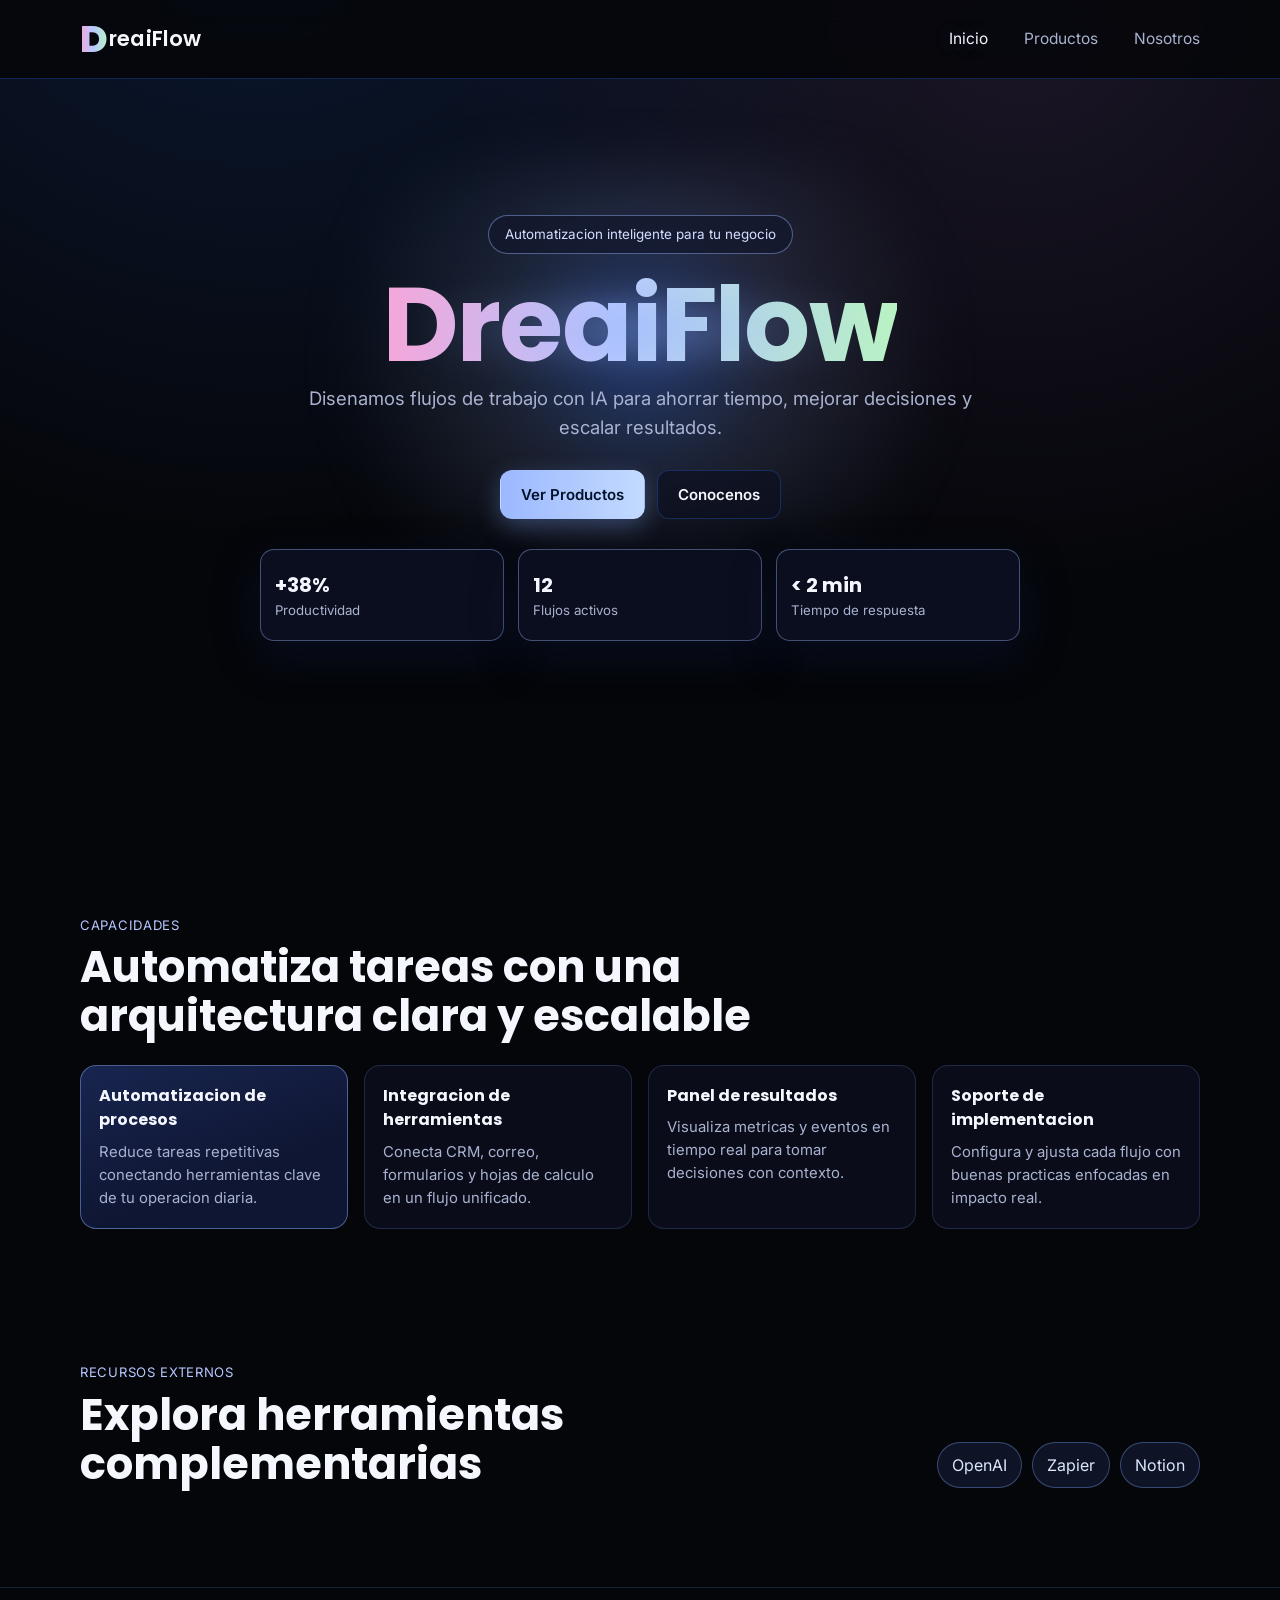
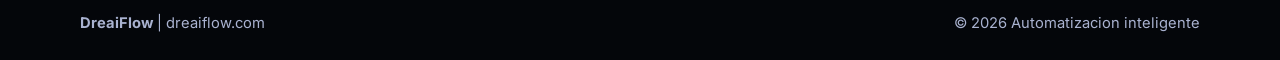
==== index.html @ cca8d74b "Primer commit sitio Dreaiflow" ====
<!doctype html>
<html lang="es">
<head>
  <meta charset="utf-8">
  <meta name="viewport" content="width=device-width, initial-scale=1">
  <title>DreaiFlow | Inicio</title>
  <meta name="description" content="DreaiFlow automatiza procesos con inteligencia artificial para empresas y emprendedores.">
  <link rel="preconnect" href="https://fonts.googleapis.com">
  <link rel="preconnect" href="https://fonts.gstatic.com" crossorigin>
  <link href="https://fonts.googleapis.com/css2?family=Inter:wght@400;500;600;700&family=Poppins:wght@500;600;700;800&display=swap" rel="stylesheet">
  <link rel="stylesheet" href="css/styles.css">
  <script src="js/main.js" defer></script>
</head>
<body>
  <header class="site-header">
    <div class="container nav-wrap">
      <a class="logo" href="index.html" aria-label="DreaiFlow inicio">
        <span class="logo-mark">D</span><span class="logo-text">reaiFlow</span>
      </a>
      <button class="menu-toggle" aria-label="Abrir menú" aria-expanded="false" aria-controls="site-nav">
        <span></span><span></span><span></span>
      </button>
      <nav id="site-nav" class="site-nav">
        <a class="active" href="index.html">Inicio</a>
        <a href="productos.html">Productos</a>
        <a href="nosotros.html">Nosotros</a>
      </nav>
    </div>
  </header>

  <main>
    <section class="hero">
      <div class="hero-glow"></div>
      <div class="container hero-inner">
        <p class="hero-badge">Automatizacion inteligente para tu negocio</p>
        <h1 class="hero-title">DreaiFlow</h1>
        <p class="hero-copy">
          Disenamos flujos de trabajo con IA para ahorrar tiempo, mejorar decisiones y escalar resultados.
        </p>
        <div class="hero-actions">
          <a class="btn btn-primary" href="productos.html">Ver Productos</a>
          <a class="btn btn-ghost" href="nosotros.html">Conocenos</a>
        </div>

        <div class="floating-row">
          <div class="floating">
            <strong>+38%</strong>
            <span>Productividad</span>
          </div>
          <div class="floating">
            <strong>12</strong>
            <span>Flujos activos</span>
          </div>
          <div class="floating">
            <strong>&lt; 2 min</strong>
            <span>Tiempo de respuesta</span>
          </div>
        </div>
      </div>
    </section>

    <section class="section">
      <div class="container">
        <p class="section-tag">Capacidades</p>
        <h2 class="section-title">Automatiza tareas con una arquitectura clara y escalable</h2>
        <div class="feature-grid">
          <article class="feature-card feature-card-highlight">
            <h3>Automatizacion de procesos</h3>
            <p>Reduce tareas repetitivas conectando herramientas clave de tu operacion diaria.</p>
          </article>
          <article class="feature-card">
            <h3>Integracion de herramientas</h3>
            <p>Conecta CRM, correo, formularios y hojas de calculo en un flujo unificado.</p>
          </article>
          <article class="feature-card">
            <h3>Panel de resultados</h3>
            <p>Visualiza metricas y eventos en tiempo real para tomar decisiones con contexto.</p>
          </article>
          <article class="feature-card">
            <h3>Soporte de implementacion</h3>
            <p>Configura y ajusta cada flujo con buenas practicas enfocadas en impacto real.</p>
          </article>
        </div>
      </div>
    </section>

    <section class="section">
      <div class="container resources">
        <div>
          <p class="section-tag">Recursos externos</p>
          <h2 class="section-title">Explora herramientas complementarias</h2>
        </div>
        <div class="resource-links">
          <a href="https://openai.com" target="_blank" rel="noopener noreferrer">OpenAI</a>
          <a href="https://zapier.com" target="_blank" rel="noopener noreferrer">Zapier</a>
          <a href="https://www.notion.so" target="_blank" rel="noopener noreferrer">Notion</a>
        </div>
      </div>
    </section>
  </main>

  <footer class="site-footer">
    <div class="container footer-wrap">
      <p><strong>DreaiFlow</strong> | dreaiflow.com</p>
      <p>&copy; <span id="year"></span> Automatizacion inteligente</p>
    </div>
  </footer>
</body>
</html>
---- css/styles.css ----
:root {
  --bg-main: #05060a;
  --bg-card: #0d1020;
  --accent-blue: #2e78ff;
  --text-main: #f5f7ff;
  --text-muted: #a9b2d0;
  --line-soft: rgba(46, 120, 255, 0.28);
  --grad-brand: linear-gradient(90deg, #f6a6d9 0%, #b7c8ff 45%, #b9f2c4 100%);
  --shadow-soft: 0 15px 45px rgba(11, 28, 72, 0.35);
}

*,
*::before,
*::after {
  box-sizing: border-box;
}

html,
body {
  margin: 0;
  padding: 0;
}

body {
  color: var(--text-main);
  background:
    radial-gradient(circle at 20% -10%, rgba(46, 120, 255, 0.18), transparent 34%),
    radial-gradient(circle at 80% 0%, rgba(190, 141, 255, 0.12), transparent 30%),
    var(--bg-main);
  font-family: "Inter", sans-serif;
  line-height: 1.55;
}

img,
iframe {
  display: block;
  max-width: 100%;
  border: 0;
}

a {
  color: inherit;
  text-decoration: none;
}

.container {
  width: min(1120px, 92%);
  margin: 0 auto;
}

.site-header {
  position: fixed;
  inset: 0 0 auto;
  z-index: 80;
  border-bottom: 1px solid var(--line-soft);
  background: rgba(5, 6, 10, 0.86);
  backdrop-filter: blur(12px);
}

.nav-wrap {
  display: flex;
  align-items: center;
  justify-content: space-between;
  min-height: 78px;
  gap: 24px;
}

.logo {
  display: inline-flex;
  align-items: center;
  gap: 1px;
  flex-shrink: 0;
  font-family: "Poppins", sans-serif;
}

.logo-mark {
  margin-right: 0;
  font-size: 2.35rem;
  font-weight: 800;
  line-height: 0.96;
  background: var(--grad-brand);
  color: transparent;
  -webkit-background-clip: text;
  background-clip: text;
}

.logo-text {
  font-size: 1.34rem;
  font-weight: 600;
  line-height: 1;
  letter-spacing: 0.2px;
}

.site-nav {
  display: flex;
  align-items: center;
  gap: clamp(12px, 2.8vw, 36px);
}

.site-nav a {
  font-size: 0.97rem;
  color: var(--text-muted);
  transition: color 0.2s ease, text-shadow 0.2s ease;
}

.site-nav a:hover,
.site-nav a.active {
  color: var(--text-main);
  text-shadow: 0 0 20px rgba(180, 205, 255, 0.36);
}

.menu-toggle {
  display: none;
  border: 1px solid var(--line-soft);
  border-radius: 10px;
  background: #0a0c15;
  padding: 9px 10px;
  cursor: pointer;
}

.menu-toggle span {
  display: block;
  width: 21px;
  height: 2px;
  margin: 4px 0;
  background: var(--text-main);
}

main {
  padding-top: 74px;
}

.hero {
  position: relative;
  min-height: min(86vh, 860px);
  padding: clamp(96px, 11vw, 142px) 0 62px;
  overflow: hidden;
}

.hero-glow {
  position: absolute;
  top: 12%;
  left: 50%;
  width: min(750px, 94vw);
  height: min(370px, 50vw);
  transform: translateX(-50%);
  border-radius: 999px;
  background:
    radial-gradient(circle at center, rgba(76, 131, 255, 0.42) 0%, rgba(161, 186, 255, 0.14) 34%, rgba(255, 255, 255, 0) 74%);
  filter: blur(30px);
  pointer-events: none;
  animation: pulseGlow 5.4s ease-in-out infinite alternate;
}

.hero-inner {
  position: relative;
  text-align: center;
}

.hero-badge {
  display: inline-flex;
  align-items: center;
  border: 1px solid rgba(152, 182, 255, 0.45);
  border-radius: 999px;
  padding: 8px 16px;
  margin: 0;
  background: rgba(18, 24, 44, 0.78);
  font-size: 0.84rem;
  color: #d4defe;
}

.hero-title {
  margin: 22px auto 10px;
  font-family: "Poppins", sans-serif;
  font-size: clamp(3.2rem, 9.1vw, 6.5rem);
  line-height: 0.95;
  letter-spacing: -1.6px;
  background: var(--grad-brand);
  color: transparent;
  -webkit-background-clip: text;
  background-clip: text;
  position: relative;
  display: block;
  width: fit-content;
  max-width: 100%;
  isolation: isolate;
}

.hero-title::after {
  content: "";
  position: absolute;
  top: 54%;
  left: 50%;
  width: 118%;
  height: 58%;
  transform: translate(-50%, -50%) scale(1);
  border-radius: 999px;
  background: radial-gradient(circle, rgba(142, 176, 255, 0.36) 0%, rgba(142, 176, 255, 0.12) 42%, rgba(142, 176, 255, 0) 75%);
  filter: blur(16px);
  z-index: -1;
  pointer-events: none;
  animation: titlePulse 4.8s ease-in-out infinite;
}

.brand-gradient {
  background: var(--grad-brand);
  color: transparent;
  -webkit-background-clip: text;
  background-clip: text;
}

.hero-copy {
  margin: 0 auto;
  max-width: 670px;
  color: var(--text-muted);
  font-size: clamp(1rem, 1.8vw, 1.16rem);
}

.hero-actions {
  display: inline-flex;
  flex-wrap: wrap;
  justify-content: center;
  gap: 12px;
  margin-top: 28px;
}

.floating-row {
  width: min(760px, 100%);
  margin: 30px auto 0;
  display: grid;
  grid-template-columns: repeat(3, minmax(0, 1fr));
  gap: 14px;
}

.btn {
  display: inline-flex;
  align-items: center;
  justify-content: center;
  border-radius: 12px;
  border: 1px solid transparent;
  padding: 12px 20px;
  font-size: 0.94rem;
  font-weight: 600;
  transition: transform 0.18s ease, box-shadow 0.18s ease, border-color 0.18s ease;
}

.btn:hover {
  transform: translateY(-1px);
}

.btn-primary {
  color: #03112a;
  background: linear-gradient(90deg, #9cb8ff 0%, #c3dbff 100%);
  box-shadow: 0 8px 24px rgba(132, 170, 255, 0.33);
}

.btn-ghost {
  border-color: var(--line-soft);
  color: var(--text-main);
  background: rgba(13, 16, 32, 0.72);
}

.floating {
  position: relative;
  padding: 10px 14px;
  min-height: 92px;
  border: 1px solid rgba(159, 190, 255, 0.38);
  border-radius: 14px;
  background: rgba(12, 16, 33, 0.92);
  box-shadow: var(--shadow-soft);
  text-align: left;
  backdrop-filter: blur(8px);
  display: flex;
  flex-direction: column;
  justify-content: center;
}

.floating strong {
  display: block;
  font-size: 1.24rem;
  font-family: "Poppins", sans-serif;
}

.floating span {
  font-size: 0.83rem;
  color: var(--text-muted);
}

.section {
  padding: clamp(30px, 5.2vw, 72px) 0;
}

.section-tag {
  margin: 0 0 8px;
  color: #b7c8ff;
  font-size: 0.82rem;
  text-transform: uppercase;
  letter-spacing: 0.7px;
}

.section-title {
  margin: 0;
  max-width: 780px;
  font-size: clamp(1.6rem, 4.3vw, 2.7rem);
  font-family: "Poppins", sans-serif;
  line-height: 1.13;
}

.feature-grid {
  display: grid;
  grid-template-columns: repeat(4, minmax(0, 1fr));
  gap: 16px;
  margin-top: 24px;
}

.feature-card {
  padding: 18px;
  border: 1px solid rgba(99, 130, 218, 0.24);
  border-radius: 16px;
  background: rgba(13, 16, 32, 0.7);
}

.feature-card h3 {
  margin: 0 0 8px;
  font-family: "Poppins", sans-serif;
  font-size: 1rem;
}

.feature-card p {
  margin: 0;
  font-size: 0.93rem;
  color: var(--text-muted);
}

.feature-card-highlight {
  background: linear-gradient(160deg, #18254f 0%, #0f1633 65%);
  border-color: rgba(145, 180, 255, 0.45);
}

.resources {
  display: grid;
  grid-template-columns: 1.4fr 1fr;
  align-items: end;
  gap: 16px;
}

.resource-links {
  display: flex;
  flex-wrap: wrap;
  justify-content: flex-end;
  gap: 10px;
}

.resource-links a {
  border: 1px solid rgba(125, 160, 246, 0.38);
  border-radius: 999px;
  padding: 10px 14px;
  color: #dce6ff;
  background: rgba(19, 28, 51, 0.7);
}

.resource-links a:hover {
  border-color: rgba(165, 193, 255, 0.62);
}

.page-main {
  padding-top: 74px;
}

.page-hero {
  padding: clamp(82px, 10vw, 120px) 0 26px;
  border-bottom: 1px solid rgba(95, 130, 228, 0.18);
  background:
    radial-gradient(circle at 50% -10%, rgba(105, 141, 248, 0.26), transparent 45%),
    rgba(7, 10, 20, 0.9);
}

.page-hero h1 {
  margin: 0 0 8px;
  font-family: "Poppins", sans-serif;
  font-size: clamp(2rem, 5vw, 3.4rem);
}

.page-hero p {
  margin: 0;
  max-width: 720px;
  color: var(--text-muted);
}

.plan-grid {
  display: grid;
  grid-template-columns: repeat(3, minmax(0, 1fr));
  gap: 18px;
}

.plan-card {
  border: 1px solid rgba(116, 148, 230, 0.25);
  border-radius: 18px;
  background: rgba(11, 16, 30, 0.78);
  padding: 24px;
}

.plan-card h2 {
  margin: 0 0 8px;
  font-family: "Poppins", sans-serif;
  font-size: 1.35rem;
}

.plan-card p {
  margin: 0 0 12px;
  color: var(--text-muted);
}

.plan-card ul {
  margin: 0 0 20px;
  padding-left: 18px;
  color: #dbe3ff;
}

.plan-card li + li {
  margin-top: 6px;
}

.plan-card-highlight {
  position: relative;
  overflow: hidden;
  border-color: rgba(159, 193, 255, 0.55);
  background: linear-gradient(170deg, #17295e 0%, #0f1b3f 58%, #0f162f 100%);
  box-shadow:
    0 16px 34px rgba(50, 86, 180, 0.35),
    inset 0 1px 0 rgba(184, 208, 255, 0.28);
  transform: translateY(-6px);
}

.plan-card-highlight::after {
  content: "";
  position: absolute;
  left: -16%;
  right: -16%;
  bottom: -38%;
  height: 140px;
  background: radial-gradient(circle at center, rgba(147, 184, 255, 0.35), rgba(147, 184, 255, 0));
  pointer-events: none;
}

.plan-badge {
  display: inline-flex;
  align-items: center;
  margin: 0 0 12px;
  padding: 6px 11px;
  border-radius: 999px;
  border: 1px solid rgba(188, 212, 255, 0.68);
  background: rgba(193, 215, 255, 0.14);
  color: #e8f0ff;
  font-size: 0.76rem;
  font-weight: 700;
  letter-spacing: 0.7px;
  text-transform: uppercase;
}

.about-layout {
  display: grid;
  grid-template-columns: 1fr 1fr;
  gap: 18px;
}

.about-card {
  border: 1px solid rgba(116, 148, 230, 0.24);
  border-radius: 18px;
  background: rgba(11, 16, 30, 0.78);
  padding: 22px;
}

.about-card h2 {
  margin: 0 0 10px;
  font-family: "Poppins", sans-serif;
  font-size: 1.33rem;
}

.about-card p {
  margin: 0 0 10px;
  color: var(--text-muted);
}

.about-card ul {
  margin: 0 0 12px;
  padding-left: 18px;
}

.site-footer {
  margin-top: 32px;
  border-top: 1px solid rgba(88, 125, 228, 0.22);
  background: rgba(5, 6, 10, 0.75);
}

.footer-wrap {
  display: flex;
  justify-content: space-between;
  gap: 10px;
  align-items: center;
  min-height: 72px;
  color: var(--text-muted);
  font-size: 0.92rem;
}

@keyframes pulseGlow {
  0% {
    opacity: 0.5;
    transform: translateX(-50%) scale(1);
  }
  100% {
    opacity: 0.95;
    transform: translateX(-50%) scale(1.08);
  }
}

@keyframes titlePulse {
  0% {
    opacity: 0.45;
    transform: translate(-50%, -50%) scale(0.95);
  }
  50% {
    opacity: 0.62;
    transform: translate(-50%, -50%) scale(1.04);
  }
  100% {
    opacity: 0.48;
    transform: translate(-50%, -50%) scale(0.98);
  }
}

@media (max-width: 1090px) {
  .feature-grid {
    grid-template-columns: repeat(2, minmax(0, 1fr));
  }

  .resources,
  .plan-grid,
  .about-layout {
    grid-template-columns: 1fr;
  }

  .resource-links {
    justify-content: flex-start;
  }

  .floating-row {
    grid-template-columns: 1fr;
    max-width: 360px;
  }

  .plan-card-highlight {
    transform: none;
  }
}

@media (max-width: 760px) {
  .logo-mark {
    font-size: 2.05rem;
  }

  .logo-text {
    font-size: 1.17rem;
  }

  .menu-toggle {
    display: inline-block;
  }

  .site-nav {
    position: absolute;
    top: 74px;
    right: 4%;
    left: 4%;
    display: none;
    flex-direction: column;
    align-items: stretch;
    gap: 3px;
    border: 1px solid rgba(98, 128, 219, 0.35);
    border-radius: 14px;
    padding: 8px;
    background: rgba(8, 12, 23, 0.98);
  }

  .site-nav.open {
    display: flex;
  }

  .site-nav a {
    border-radius: 8px;
    padding: 10px 12px;
  }

  .site-nav a:hover,
  .site-nav a.active {
    background: rgba(28, 40, 73, 0.7);
  }

  .hero {
    min-height: auto;
    padding-bottom: 42px;
  }

  .hero-actions {
    width: 100%;
  }

  .btn {
    width: 100%;
  }

  .footer-wrap {
    min-height: 86px;
    flex-direction: column;
    justify-content: center;
    text-align: center;
  }
}
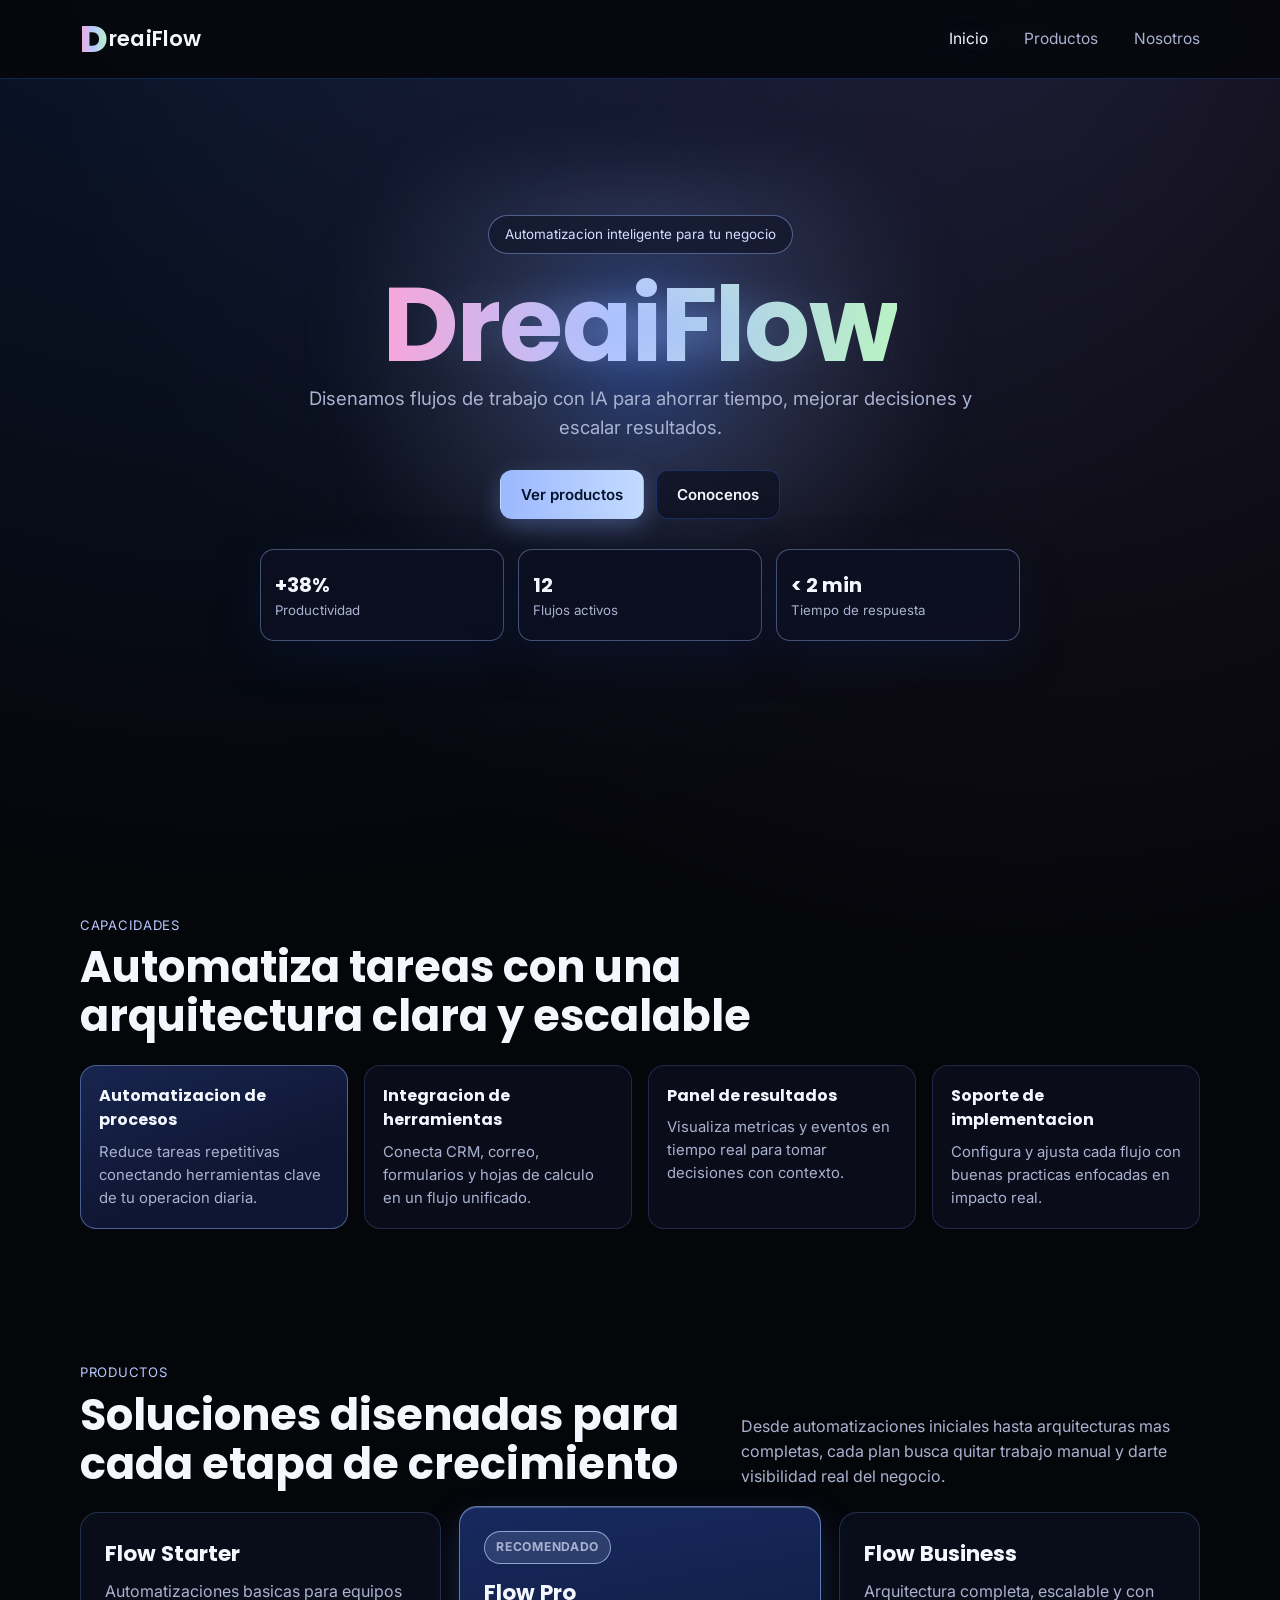
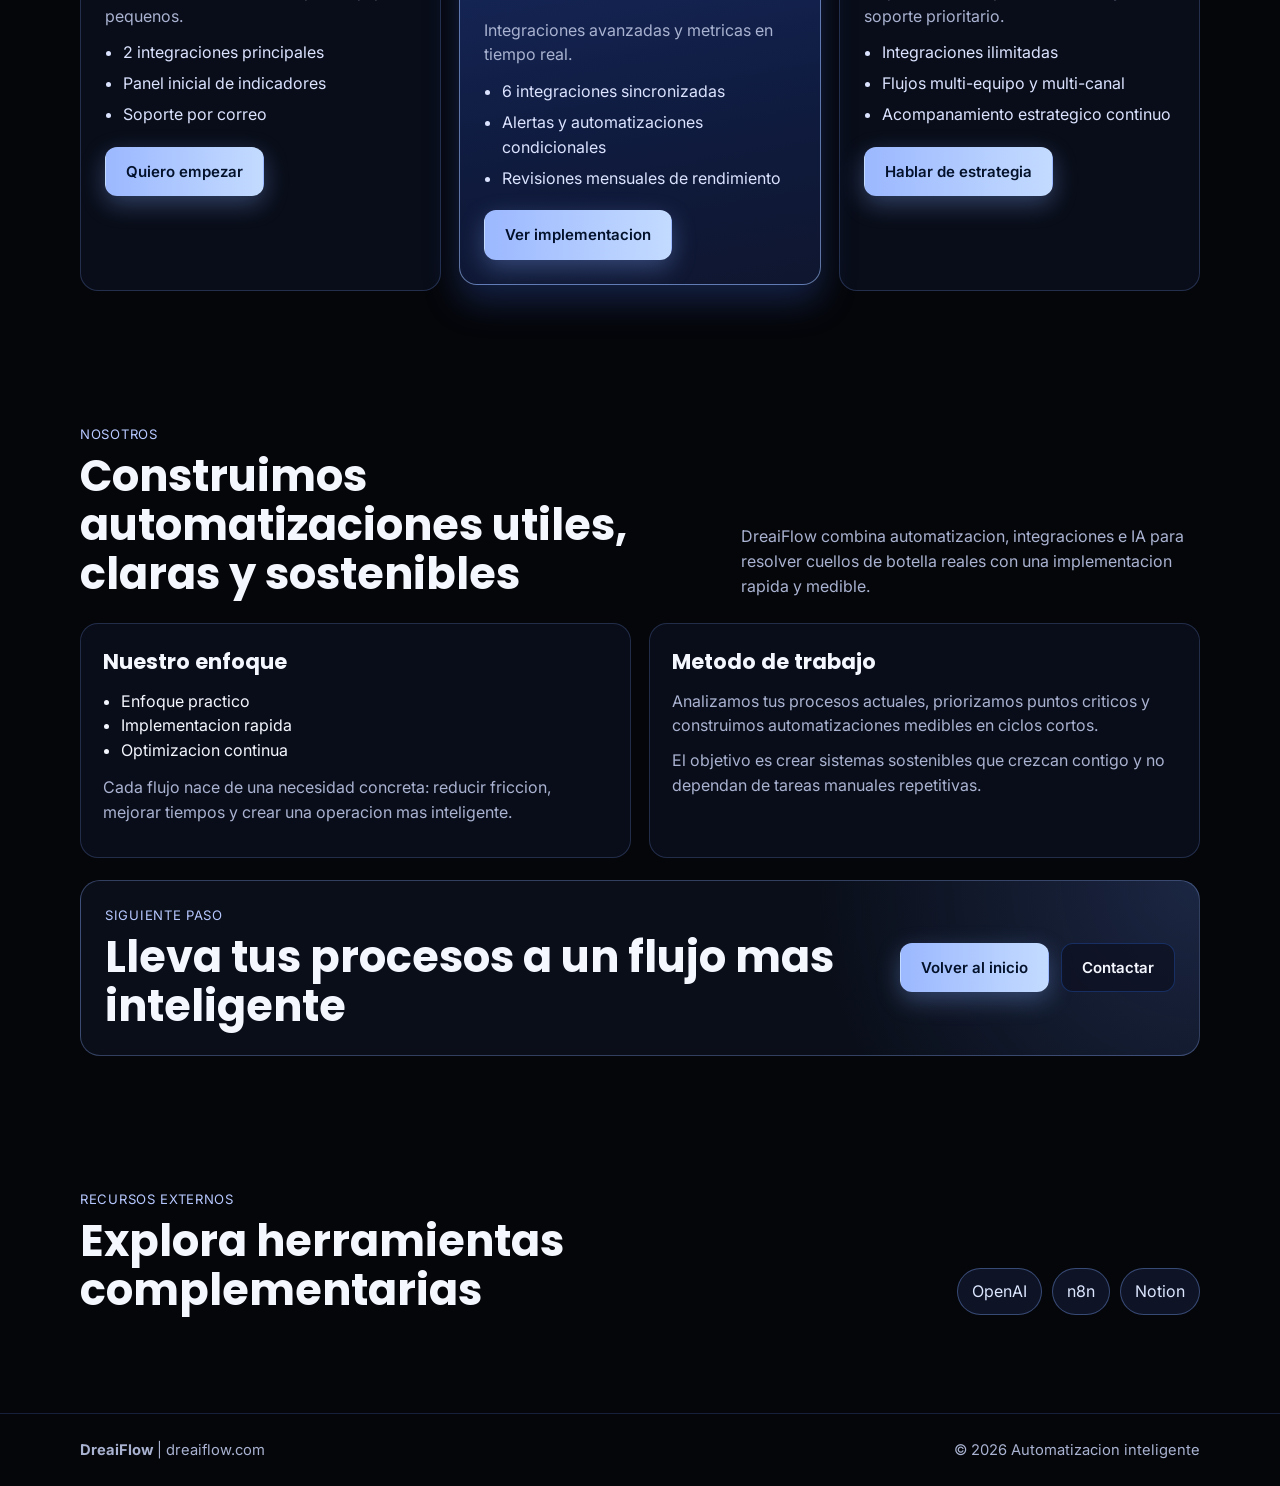
==== commit 17707794: "Unify landing page sections" ====
--- a/index.html
+++ b/index.html
@@ -3,7 +3,7 @@
 <head>
   <meta charset="utf-8">
   <meta name="viewport" content="width=device-width, initial-scale=1">
-  <title>DreaiFlow | Inicio</title>
+  <title>DreaiFlow | Automatizacion inteligente</title>
   <meta name="description" content="DreaiFlow automatiza procesos con inteligencia artificial para empresas y emprendedores.">
   <link rel="preconnect" href="https://fonts.googleapis.com">
   <link rel="preconnect" href="https://fonts.gstatic.com" crossorigin>
@@ -21,15 +21,15 @@
         <span></span><span></span><span></span>
       </button>
       <nav id="site-nav" class="site-nav">
-        <a class="active" href="index.html">Inicio</a>
-        <a href="productos.html">Productos</a>
-        <a href="nosotros.html">Nosotros</a>
+        <a class="active" href="#inicio">Inicio</a>
+        <a href="#productos">Productos</a>
+        <a href="#nosotros">Nosotros</a>
       </nav>
     </div>
   </header>
 
   <main>
-    <section class="hero">
+    <section id="inicio" class="hero section-anchor">
       <div class="hero-glow"></div>
       <div class="container hero-inner">
         <p class="hero-badge">Automatizacion inteligente para tu negocio</p>
@@ -38,8 +38,8 @@
           Disenamos flujos de trabajo con IA para ahorrar tiempo, mejorar decisiones y escalar resultados.
         </p>
         <div class="hero-actions">
-          <a class="btn btn-primary" href="productos.html">Ver Productos</a>
-          <a class="btn btn-ghost" href="nosotros.html">Conocenos</a>
+          <a class="btn btn-primary" href="#productos">Ver productos</a>
+          <a class="btn btn-ghost" href="#nosotros">Conocenos</a>
         </div>
 
         <div class="floating-row">
@@ -84,6 +84,105 @@
       </div>
     </section>
 
+    <section id="productos" class="section section-anchor">
+      <div class="container">
+        <div class="section-header">
+          <div>
+            <p class="section-tag">Productos</p>
+            <h2 class="section-title">Soluciones disenadas para cada etapa de crecimiento</h2>
+          </div>
+          <p class="section-copy">
+            Desde automatizaciones iniciales hasta arquitecturas mas completas, cada plan busca quitar trabajo manual y darte visibilidad real del negocio.
+          </p>
+        </div>
+
+        <div class="plan-grid">
+          <article class="plan-card">
+            <h3>Flow Starter</h3>
+            <p>Automatizaciones basicas para equipos pequenos.</p>
+            <ul>
+              <li>2 integraciones principales</li>
+              <li>Panel inicial de indicadores</li>
+              <li>Soporte por correo</li>
+            </ul>
+            <a class="btn btn-primary" href="#nosotros">Quiero empezar</a>
+          </article>
+
+          <article class="plan-card plan-card-highlight">
+            <p class="plan-badge">Recomendado</p>
+            <h3>Flow Pro</h3>
+            <p>Integraciones avanzadas y metricas en tiempo real.</p>
+            <ul>
+              <li>6 integraciones sincronizadas</li>
+              <li>Alertas y automatizaciones condicionales</li>
+              <li>Revisiones mensuales de rendimiento</li>
+            </ul>
+            <a class="btn btn-primary" href="#nosotros">Ver implementacion</a>
+          </article>
+
+          <article class="plan-card">
+            <h3>Flow Business</h3>
+            <p>Arquitectura completa, escalable y con soporte prioritario.</p>
+            <ul>
+              <li>Integraciones ilimitadas</li>
+              <li>Flujos multi-equipo y multi-canal</li>
+              <li>Acompanamiento estrategico continuo</li>
+            </ul>
+            <a class="btn btn-primary" href="#nosotros">Hablar de estrategia</a>
+          </article>
+        </div>
+      </div>
+    </section>
+
+    <section id="nosotros" class="section section-anchor">
+      <div class="container">
+        <div class="section-header">
+          <div>
+            <p class="section-tag">Nosotros</p>
+            <h2 class="section-title">Construimos automatizaciones utiles, claras y sostenibles</h2>
+          </div>
+          <p class="section-copy">
+            DreaiFlow combina automatizacion, integraciones e IA para resolver cuellos de botella reales con una implementacion rapida y medible.
+          </p>
+        </div>
+
+        <div class="about-layout">
+          <article class="about-card">
+            <h3>Nuestro enfoque</h3>
+            <ul>
+              <li>Enfoque practico</li>
+              <li>Implementacion rapida</li>
+              <li>Optimizacion continua</li>
+            </ul>
+            <p>
+              Cada flujo nace de una necesidad concreta: reducir friccion, mejorar tiempos y crear una operacion mas inteligente.
+            </p>
+          </article>
+
+          <article class="about-card">
+            <h3>Metodo de trabajo</h3>
+            <p>
+              Analizamos tus procesos actuales, priorizamos puntos criticos y construimos automatizaciones medibles en ciclos cortos.
+            </p>
+            <p>
+              El objetivo es crear sistemas sostenibles que crezcan contigo y no dependan de tareas manuales repetitivas.
+            </p>
+          </article>
+        </div>
+
+        <div class="cta-panel">
+          <div>
+            <p class="section-tag">Siguiente paso</p>
+            <h2 class="section-title">Lleva tus procesos a un flujo mas inteligente</h2>
+          </div>
+          <div class="cta-actions">
+            <a class="btn btn-primary" href="#inicio">Volver al inicio</a>
+            <a class="btn btn-ghost" href="mailto:contacto@dreaiflow.com">Contactar</a>
+          </div>
+        </div>
+      </div>
+    </section>
+
     <section class="section">
       <div class="container resources">
         <div>
@@ -92,7 +191,7 @@
         </div>
         <div class="resource-links">
           <a href="https://openai.com" target="_blank" rel="noopener noreferrer">OpenAI</a>
-          <a href="https://zapier.com" target="_blank" rel="noopener noreferrer">Zapier</a>
+          <a href="https://n8n.io" target="_blank" rel="noopener noreferrer">n8n</a>
           <a href="https://www.notion.so" target="_blank" rel="noopener noreferrer">Notion</a>
         </div>
       </div>
--- a/css/styles.css
+++ b/css/styles.css
@@ -21,6 +21,10 @@
   padding: 0;
 }
 
+html {
+  scroll-behavior: smooth;
+}
+
 body {
   color: var(--text-main);
   background:
@@ -128,6 +132,10 @@
 
 main {
   padding-top: 74px;
+}
+
+.section-anchor {
+  scroll-margin-top: 96px;
 }
 
 .hero {
@@ -306,6 +314,20 @@
   line-height: 1.13;
 }
 
+.section-header {
+  display: grid;
+  grid-template-columns: minmax(0, 1.4fr) minmax(0, 1fr);
+  gap: 18px;
+  align-items: end;
+  margin-bottom: 24px;
+}
+
+.section-copy {
+  margin: 0;
+  max-width: 540px;
+  color: var(--text-muted);
+}
+
 .feature-grid {
   display: grid;
   grid-template-columns: repeat(4, minmax(0, 1fr));
@@ -400,7 +422,8 @@
   padding: 24px;
 }
 
-.plan-card h2 {
+.plan-card h2,
+.plan-card h3 {
   margin: 0 0 8px;
   font-family: "Poppins", sans-serif;
   font-size: 1.35rem;
@@ -471,7 +494,8 @@
   padding: 22px;
 }
 
-.about-card h2 {
+.about-card h2,
+.about-card h3 {
   margin: 0 0 10px;
   font-family: "Poppins", sans-serif;
   font-size: 1.33rem;
@@ -485,6 +509,27 @@
 .about-card ul {
   margin: 0 0 12px;
   padding-left: 18px;
+}
+
+.cta-panel {
+  margin-top: 22px;
+  padding: 24px;
+  border: 1px solid rgba(145, 180, 255, 0.3);
+  border-radius: 20px;
+  background:
+    radial-gradient(circle at top right, rgba(110, 153, 255, 0.18), transparent 34%),
+    rgba(11, 16, 30, 0.82);
+  display: grid;
+  grid-template-columns: minmax(0, 1.5fr) auto;
+  gap: 18px;
+  align-items: center;
+}
+
+.cta-actions {
+  display: flex;
+  flex-wrap: wrap;
+  justify-content: flex-end;
+  gap: 12px;
 }
 
 .site-footer {
@@ -535,12 +580,18 @@
   }
 
   .resources,
+  .section-header,
   .plan-grid,
-  .about-layout {
+  .about-layout,
+  .cta-panel {
     grid-template-columns: 1fr;
   }
 
   .resource-links {
+    justify-content: flex-start;
+  }
+
+  .cta-actions {
     justify-content: flex-start;
   }
 
@@ -615,4 +666,9 @@
     justify-content: center;
     text-align: center;
   }
-}
+
+  .cta-actions,
+  .cta-actions .btn {
+    width: 100%;
+  }
+}
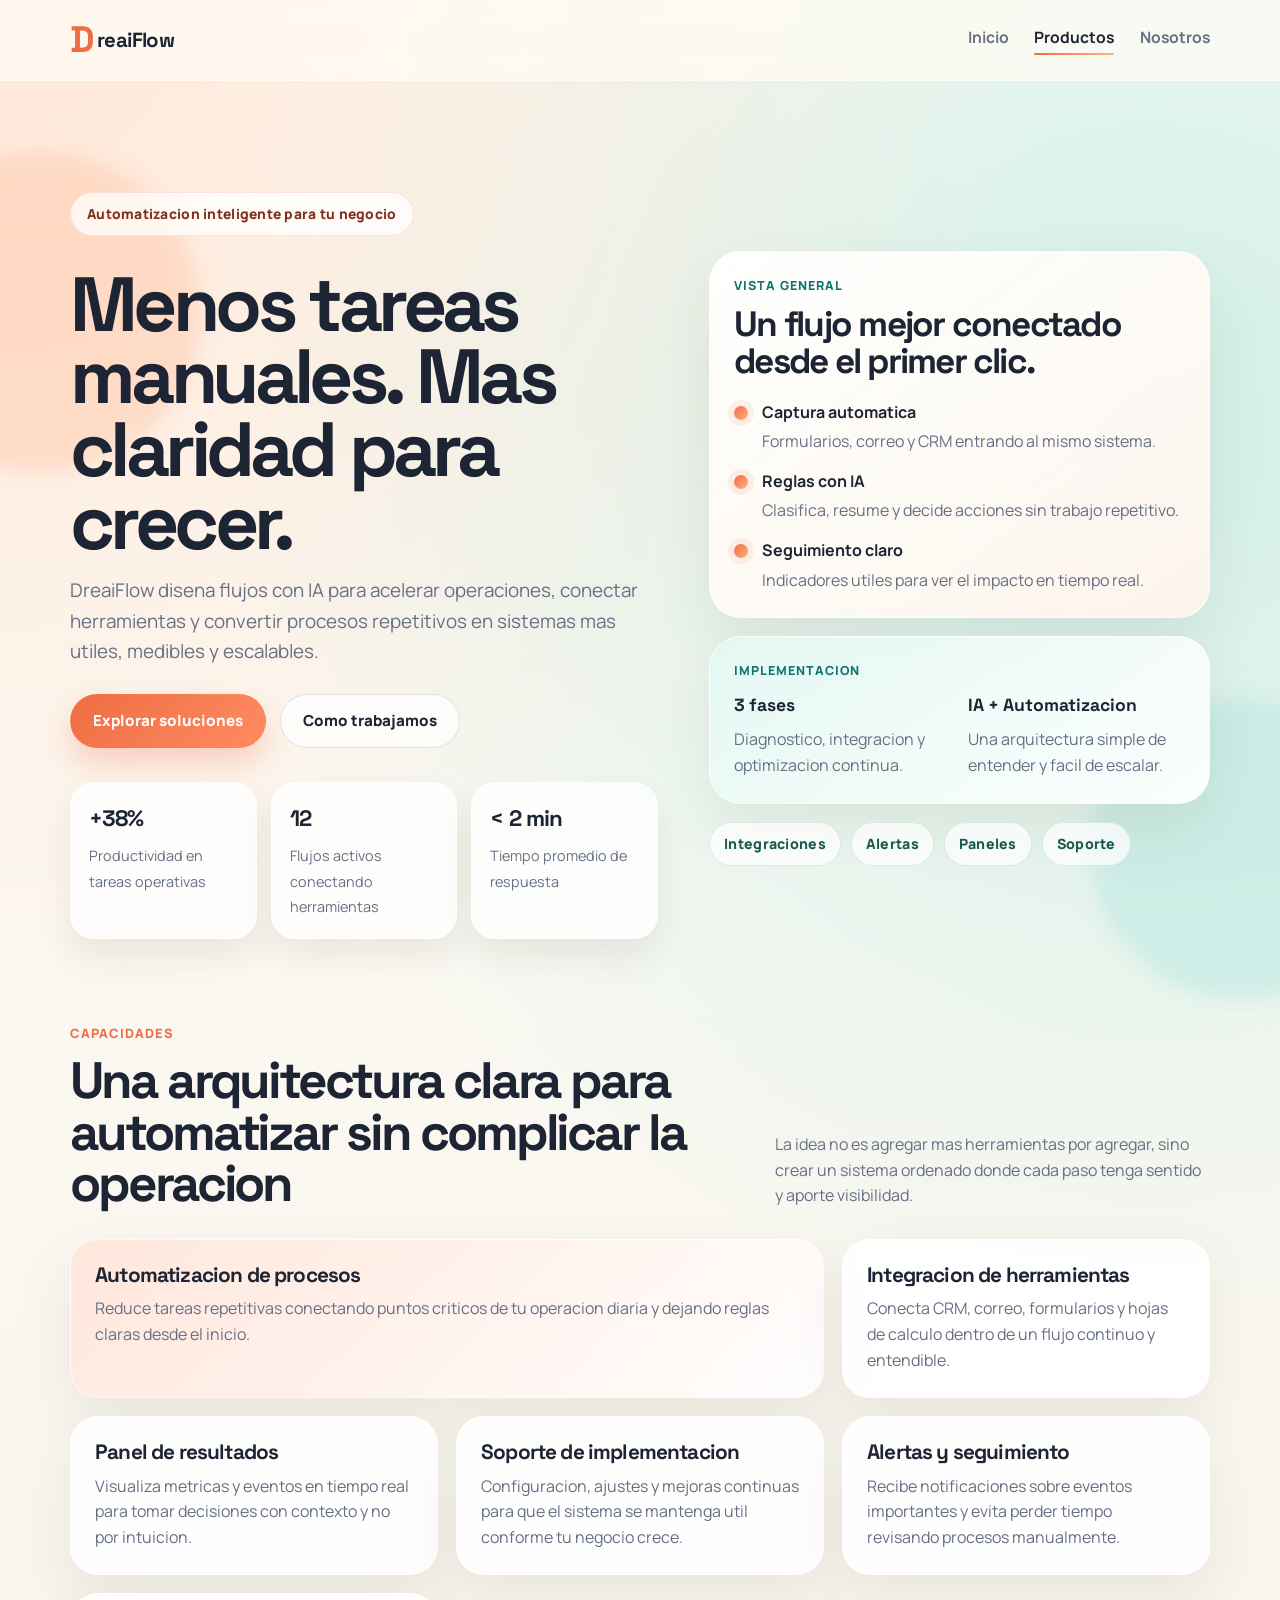
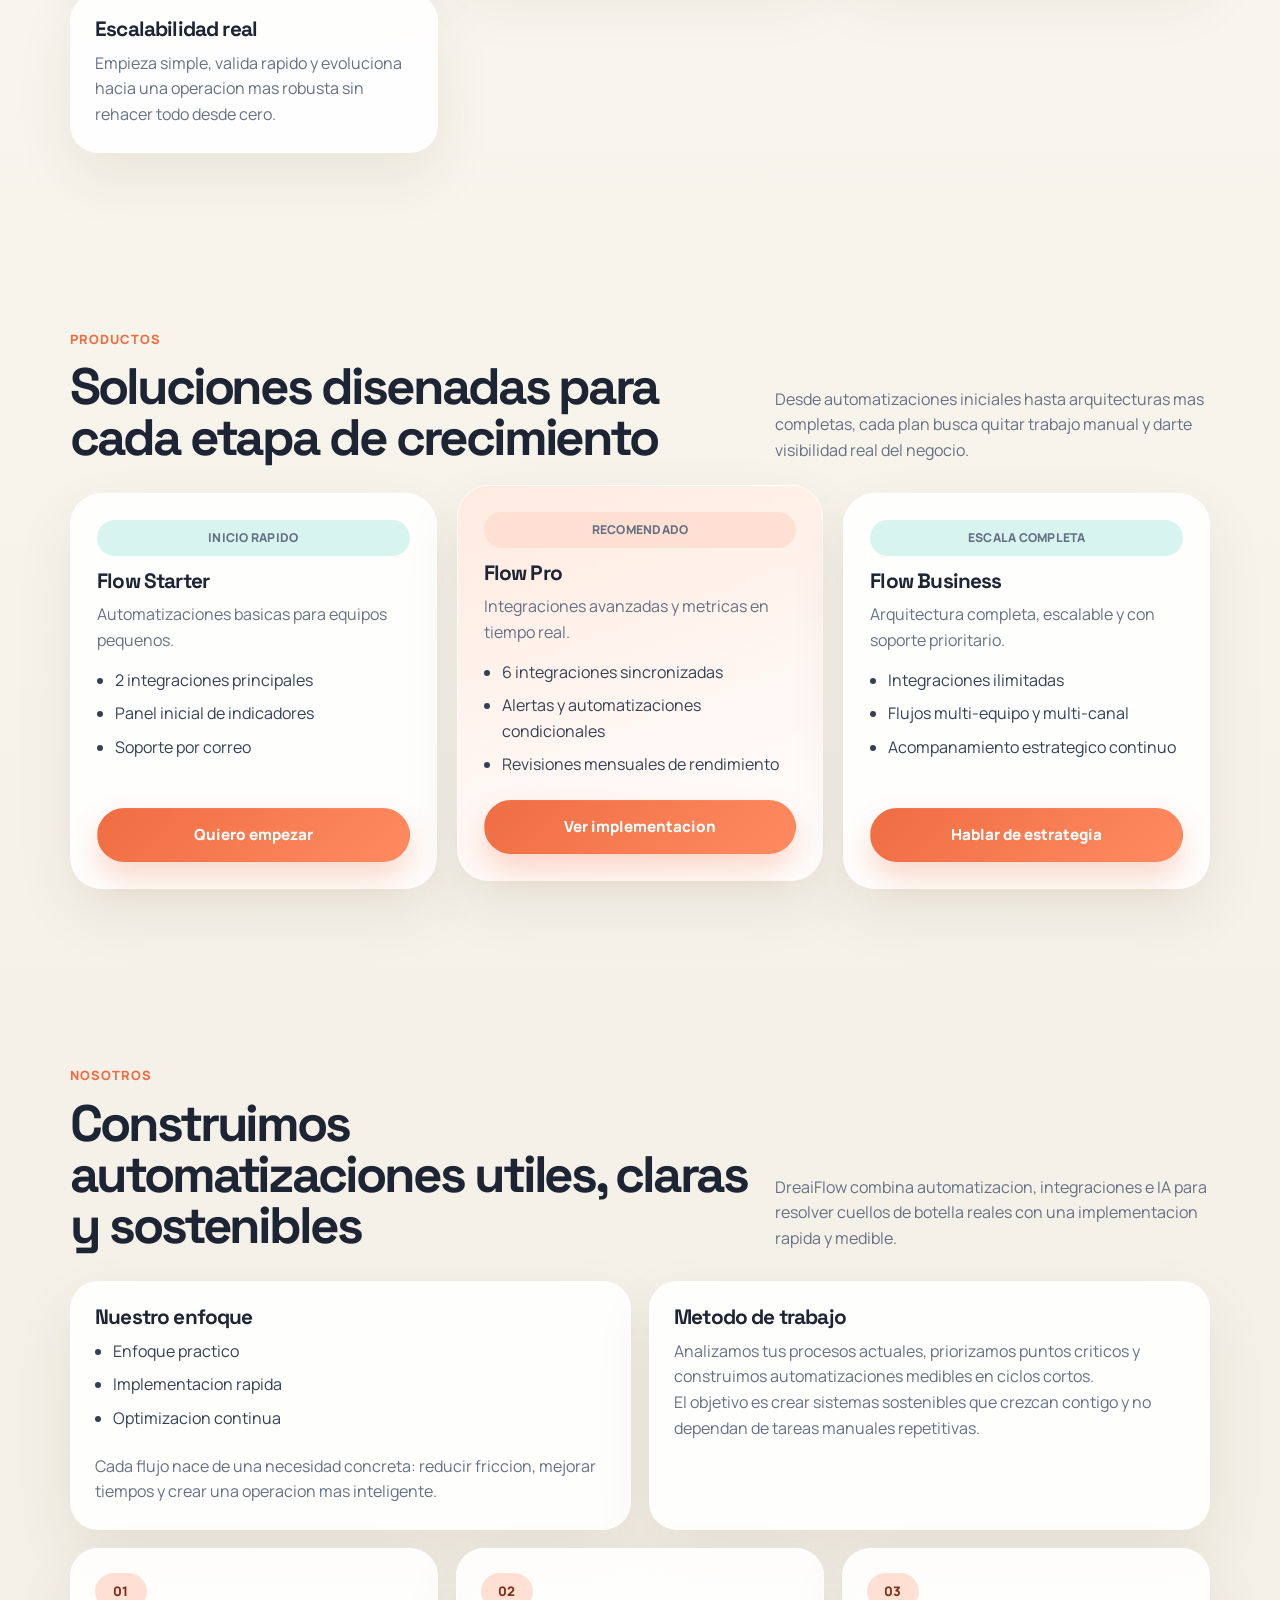
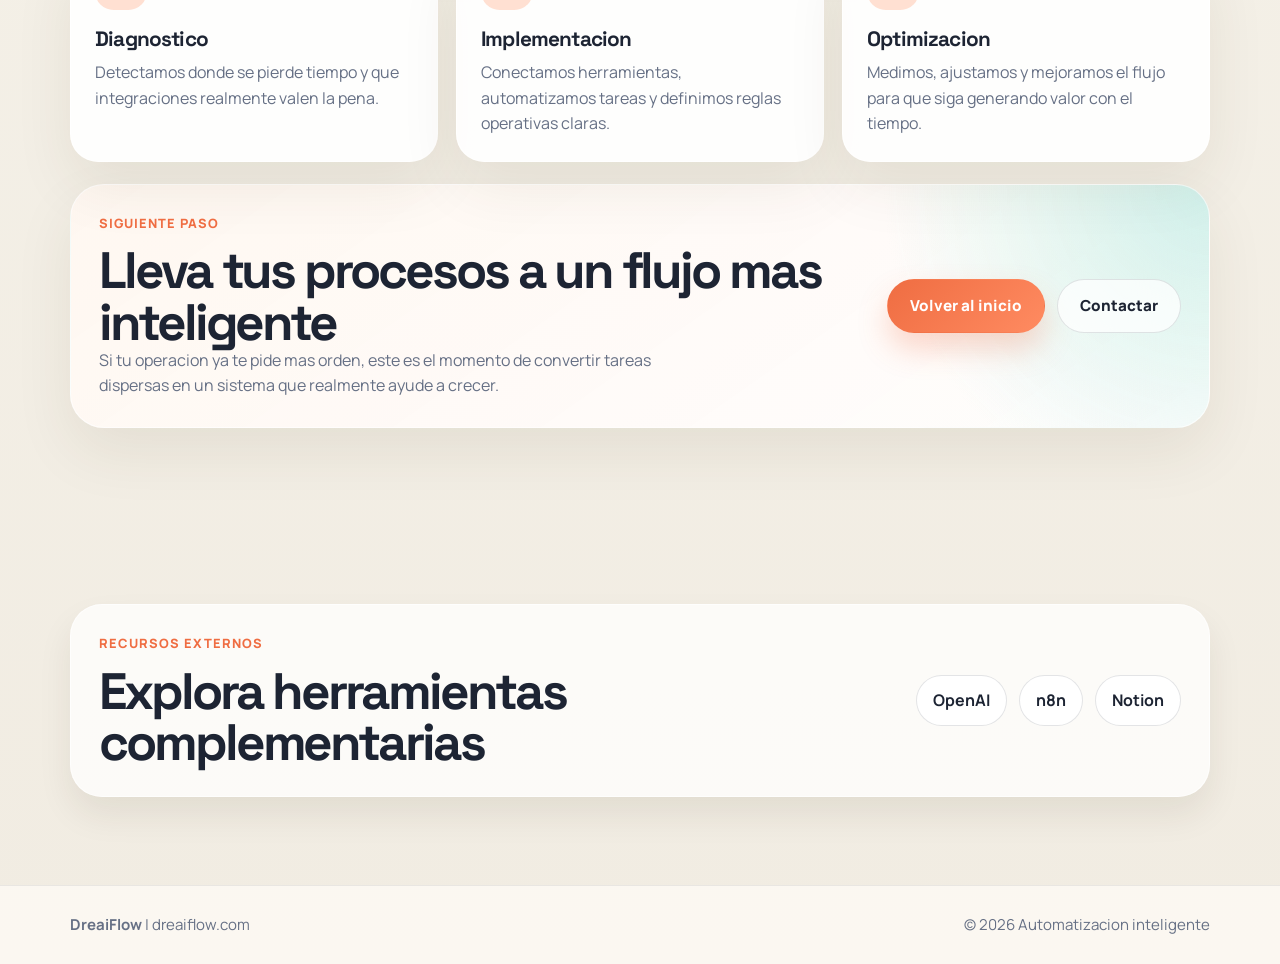
==== commit 155c3699: "Refresh landing with light theme" ====
--- a/index.html
+++ b/index.html
@@ -7,7 +7,7 @@
   <meta name="description" content="DreaiFlow automatiza procesos con inteligencia artificial para empresas y emprendedores.">
   <link rel="preconnect" href="https://fonts.googleapis.com">
   <link rel="preconnect" href="https://fonts.gstatic.com" crossorigin>
-  <link href="https://fonts.googleapis.com/css2?family=Inter:wght@400;500;600;700&family=Poppins:wght@500;600;700;800&display=swap" rel="stylesheet">
+  <link href="https://fonts.googleapis.com/css2?family=Manrope:wght@400;500;600;700;800&family=Space+Grotesk:wght@500;700&display=swap" rel="stylesheet">
   <link rel="stylesheet" href="css/styles.css">
   <script src="js/main.js" defer></script>
 </head>
@@ -30,55 +30,125 @@
 
   <main>
     <section id="inicio" class="hero section-anchor">
-      <div class="hero-glow"></div>
-      <div class="container hero-inner">
-        <p class="hero-badge">Automatizacion inteligente para tu negocio</p>
-        <h1 class="hero-title">DreaiFlow</h1>
-        <p class="hero-copy">
-          Disenamos flujos de trabajo con IA para ahorrar tiempo, mejorar decisiones y escalar resultados.
-        </p>
-        <div class="hero-actions">
-          <a class="btn btn-primary" href="#productos">Ver productos</a>
-          <a class="btn btn-ghost" href="#nosotros">Conocenos</a>
-        </div>
-
-        <div class="floating-row">
-          <div class="floating">
-            <strong>+38%</strong>
-            <span>Productividad</span>
-          </div>
-          <div class="floating">
-            <strong>12</strong>
-            <span>Flujos activos</span>
-          </div>
-          <div class="floating">
-            <strong>&lt; 2 min</strong>
-            <span>Tiempo de respuesta</span>
-          </div>
-        </div>
-      </div>
-    </section>
-
-    <section class="section">
+      <div class="hero-orb hero-orb-left"></div>
+      <div class="hero-orb hero-orb-right"></div>
+      <div class="container hero-grid">
+        <div class="hero-copy-block">
+          <p class="hero-badge">Automatizacion inteligente para tu negocio</p>
+          <h1 class="hero-title">Menos tareas manuales. Mas claridad para crecer.</h1>
+          <p class="hero-copy">
+            DreaiFlow disena flujos con IA para acelerar operaciones, conectar herramientas y convertir procesos repetitivos en sistemas mas utiles, medibles y escalables.
+          </p>
+          <div class="hero-actions">
+            <a class="btn btn-primary" href="#productos">Explorar soluciones</a>
+            <a class="btn btn-ghost" href="#nosotros">Como trabajamos</a>
+          </div>
+
+          <div class="hero-metrics">
+            <div class="metric-card">
+              <strong>+38%</strong>
+              <span>Productividad en tareas operativas</span>
+            </div>
+            <div class="metric-card">
+              <strong>12</strong>
+              <span>Flujos activos conectando herramientas</span>
+            </div>
+            <div class="metric-card">
+              <strong>&lt; 2 min</strong>
+              <span>Tiempo promedio de respuesta</span>
+            </div>
+          </div>
+        </div>
+
+        <div class="hero-showcase">
+          <div class="showcase-card showcase-card-main">
+            <p class="showcase-kicker">Vista general</p>
+            <h2>Un flujo mejor conectado desde el primer clic.</h2>
+            <div class="showcase-list">
+              <div class="showcase-item">
+                <span class="showcase-dot"></span>
+                <div>
+                  <strong>Captura automatica</strong>
+                  <p>Formularios, correo y CRM entrando al mismo sistema.</p>
+                </div>
+              </div>
+              <div class="showcase-item">
+                <span class="showcase-dot"></span>
+                <div>
+                  <strong>Reglas con IA</strong>
+                  <p>Clasifica, resume y decide acciones sin trabajo repetitivo.</p>
+                </div>
+              </div>
+              <div class="showcase-item">
+                <span class="showcase-dot"></span>
+                <div>
+                  <strong>Seguimiento claro</strong>
+                  <p>Indicadores utiles para ver el impacto en tiempo real.</p>
+                </div>
+              </div>
+            </div>
+          </div>
+
+          <div class="showcase-card showcase-card-accent">
+            <p class="showcase-kicker">Implementacion</p>
+            <div class="showcase-split">
+              <div>
+                <strong>3 fases</strong>
+                <span>Diagnostico, integracion y optimizacion continua.</span>
+              </div>
+              <div>
+                <strong>IA + Automatizacion</strong>
+                <span>Una arquitectura simple de entender y facil de escalar.</span>
+              </div>
+            </div>
+          </div>
+
+          <div class="showcase-note">
+            <span class="note-chip">Integraciones</span>
+            <span class="note-chip">Alertas</span>
+            <span class="note-chip">Paneles</span>
+            <span class="note-chip">Soporte</span>
+          </div>
+        </div>
+      </div>
+    </section>
+
+    <section class="section section-soft">
       <div class="container">
-        <p class="section-tag">Capacidades</p>
-        <h2 class="section-title">Automatiza tareas con una arquitectura clara y escalable</h2>
+        <div class="section-header">
+          <div>
+            <p class="section-tag">Capacidades</p>
+            <h2 class="section-title">Una arquitectura clara para automatizar sin complicar la operacion</h2>
+          </div>
+          <p class="section-copy">
+            La idea no es agregar mas herramientas por agregar, sino crear un sistema ordenado donde cada paso tenga sentido y aporte visibilidad.
+          </p>
+        </div>
+
         <div class="feature-grid">
-          <article class="feature-card feature-card-highlight">
+          <article class="feature-card feature-card-wide">
             <h3>Automatizacion de procesos</h3>
-            <p>Reduce tareas repetitivas conectando herramientas clave de tu operacion diaria.</p>
+            <p>Reduce tareas repetitivas conectando puntos criticos de tu operacion diaria y dejando reglas claras desde el inicio.</p>
           </article>
           <article class="feature-card">
             <h3>Integracion de herramientas</h3>
-            <p>Conecta CRM, correo, formularios y hojas de calculo en un flujo unificado.</p>
+            <p>Conecta CRM, correo, formularios y hojas de calculo dentro de un flujo continuo y entendible.</p>
           </article>
           <article class="feature-card">
             <h3>Panel de resultados</h3>
-            <p>Visualiza metricas y eventos en tiempo real para tomar decisiones con contexto.</p>
+            <p>Visualiza metricas y eventos en tiempo real para tomar decisiones con contexto y no por intuicion.</p>
           </article>
           <article class="feature-card">
             <h3>Soporte de implementacion</h3>
-            <p>Configura y ajusta cada flujo con buenas practicas enfocadas en impacto real.</p>
+            <p>Configuracion, ajustes y mejoras continuas para que el sistema se mantenga util conforme tu negocio crece.</p>
+          </article>
+          <article class="feature-card">
+            <h3>Alertas y seguimiento</h3>
+            <p>Recibe notificaciones sobre eventos importantes y evita perder tiempo revisando procesos manualmente.</p>
+          </article>
+          <article class="feature-card">
+            <h3>Escalabilidad real</h3>
+            <p>Empieza simple, valida rapido y evoluciona hacia una operacion mas robusta sin rehacer todo desde cero.</p>
           </article>
         </div>
       </div>
@@ -98,6 +168,7 @@
 
         <div class="plan-grid">
           <article class="plan-card">
+            <p class="plan-type">Inicio rapido</p>
             <h3>Flow Starter</h3>
             <p>Automatizaciones basicas para equipos pequenos.</p>
             <ul>
@@ -121,6 +192,7 @@
           </article>
 
           <article class="plan-card">
+            <p class="plan-type">Escala completa</p>
             <h3>Flow Business</h3>
             <p>Arquitectura completa, escalable y con soporte prioritario.</p>
             <ul>
@@ -170,10 +242,31 @@
           </article>
         </div>
 
+        <div class="process-grid">
+          <article class="process-card">
+            <span class="process-step">01</span>
+            <h3>Diagnostico</h3>
+            <p>Detectamos donde se pierde tiempo y que integraciones realmente valen la pena.</p>
+          </article>
+          <article class="process-card">
+            <span class="process-step">02</span>
+            <h3>Implementacion</h3>
+            <p>Conectamos herramientas, automatizamos tareas y definimos reglas operativas claras.</p>
+          </article>
+          <article class="process-card">
+            <span class="process-step">03</span>
+            <h3>Optimizacion</h3>
+            <p>Medimos, ajustamos y mejoramos el flujo para que siga generando valor con el tiempo.</p>
+          </article>
+        </div>
+
         <div class="cta-panel">
           <div>
             <p class="section-tag">Siguiente paso</p>
             <h2 class="section-title">Lleva tus procesos a un flujo mas inteligente</h2>
+            <p class="section-copy">
+              Si tu operacion ya te pide mas orden, este es el momento de convertir tareas dispersas en un sistema que realmente ayude a crecer.
+            </p>
           </div>
           <div class="cta-actions">
             <a class="btn btn-primary" href="#inicio">Volver al inicio</a>
--- a/css/styles.css
+++ b/css/styles.css
@@ -1,12 +1,21 @@
 :root {
-  --bg-main: #05060a;
-  --bg-card: #0d1020;
-  --accent-blue: #2e78ff;
-  --text-main: #f5f7ff;
-  --text-muted: #a9b2d0;
-  --line-soft: rgba(46, 120, 255, 0.28);
-  --grad-brand: linear-gradient(90deg, #f6a6d9 0%, #b7c8ff 45%, #b9f2c4 100%);
-  --shadow-soft: 0 15px 45px rgba(11, 28, 72, 0.35);
+  --bg-main: #f7f4ec;
+  --bg-alt: #fffdf8;
+  --bg-panel: rgba(255, 255, 255, 0.9);
+  --bg-panel-strong: #ffffff;
+  --text-main: #1d2433;
+  --text-muted: #667085;
+  --line-soft: rgba(44, 61, 90, 0.12);
+  --line-strong: rgba(44, 61, 90, 0.2);
+  --accent: #ef6d42;
+  --accent-soft: #ffe0d2;
+  --accent-secondary: #0f766e;
+  --accent-secondary-soft: #d8f4ef;
+  --accent-ink: #7f2f1b;
+  --title-font: "Space Grotesk", sans-serif;
+  --body-font: "Manrope", sans-serif;
+  --shadow-soft: 0 24px 60px rgba(69, 49, 18, 0.08);
+  --shadow-card: 0 18px 34px rgba(56, 41, 18, 0.08);
 }
 
 *,
@@ -26,13 +35,14 @@
 }
 
 body {
+  min-width: 320px;
   color: var(--text-main);
   background:
-    radial-gradient(circle at 20% -10%, rgba(46, 120, 255, 0.18), transparent 34%),
-    radial-gradient(circle at 80% 0%, rgba(190, 141, 255, 0.12), transparent 30%),
-    var(--bg-main);
-  font-family: "Inter", sans-serif;
-  line-height: 1.55;
+    radial-gradient(circle at top left, rgba(255, 214, 189, 0.55), transparent 24%),
+    radial-gradient(circle at 90% 10%, rgba(192, 235, 227, 0.72), transparent 24%),
+    linear-gradient(180deg, #fffdf8 0%, #f7f4ec 45%, #f1ece2 100%);
+  font-family: var(--body-font);
+  line-height: 1.6;
 }
 
 img,
@@ -48,7 +58,7 @@
 }
 
 .container {
-  width: min(1120px, 92%);
+  width: min(1140px, calc(100% - 32px));
   margin: 0 auto;
 }
 
@@ -56,69 +66,86 @@
   position: fixed;
   inset: 0 0 auto;
   z-index: 80;
-  border-bottom: 1px solid var(--line-soft);
-  background: rgba(5, 6, 10, 0.86);
-  backdrop-filter: blur(12px);
+  border-bottom: 1px solid rgba(255, 255, 255, 0.35);
+  background: rgba(255, 251, 244, 0.78);
+  backdrop-filter: blur(14px);
 }
 
 .nav-wrap {
   display: flex;
   align-items: center;
   justify-content: space-between;
-  min-height: 78px;
+  min-height: 80px;
   gap: 24px;
 }
 
 .logo {
   display: inline-flex;
   align-items: center;
-  gap: 1px;
+  gap: 2px;
   flex-shrink: 0;
-  font-family: "Poppins", sans-serif;
+  font-family: var(--title-font);
 }
 
 .logo-mark {
-  margin-right: 0;
-  font-size: 2.35rem;
-  font-weight: 800;
-  line-height: 0.96;
-  background: var(--grad-brand);
-  color: transparent;
-  -webkit-background-clip: text;
-  background-clip: text;
+  font-size: 2.3rem;
+  font-weight: 700;
+  line-height: 0.95;
+  color: var(--accent);
 }
 
 .logo-text {
-  font-size: 1.34rem;
-  font-weight: 600;
+  font-size: 1.28rem;
+  font-weight: 700;
   line-height: 1;
-  letter-spacing: 0.2px;
+  letter-spacing: -0.03em;
 }
 
 .site-nav {
   display: flex;
   align-items: center;
-  gap: clamp(12px, 2.8vw, 36px);
+  gap: clamp(10px, 2vw, 28px);
 }
 
 .site-nav a {
-  font-size: 0.97rem;
+  position: relative;
+  padding-bottom: 4px;
+  font-size: 0.98rem;
+  font-weight: 700;
   color: var(--text-muted);
-  transition: color 0.2s ease, text-shadow 0.2s ease;
+  transition: color 0.2s ease;
+}
+
+.site-nav a::after {
+  content: "";
+  position: absolute;
+  left: 0;
+  bottom: 0;
+  width: 100%;
+  height: 2px;
+  transform: scaleX(0);
+  transform-origin: left;
+  border-radius: 999px;
+  background: linear-gradient(90deg, var(--accent), #ffb183);
+  transition: transform 0.2s ease;
 }
 
 .site-nav a:hover,
 .site-nav a.active {
   color: var(--text-main);
-  text-shadow: 0 0 20px rgba(180, 205, 255, 0.36);
+}
+
+.site-nav a:hover::after,
+.site-nav a.active::after {
+  transform: scaleX(1);
 }
 
 .menu-toggle {
   display: none;
-  border: 1px solid var(--line-soft);
-  border-radius: 10px;
-  background: #0a0c15;
-  padding: 9px 10px;
+  border: 1px solid var(--line-strong);
+  border-radius: 14px;
+  background: rgba(255, 255, 255, 0.9);
+  padding: 10px 11px;
   cursor: pointer;
 }
 
@@ -131,125 +158,246 @@
 }
 
 main {
-  padding-top: 74px;
+  padding-top: 80px;
 }
 
 .section-anchor {
-  scroll-margin-top: 96px;
+  scroll-margin-top: 108px;
 }
 
 .hero {
   position: relative;
-  min-height: min(86vh, 860px);
-  padding: clamp(96px, 11vw, 142px) 0 62px;
+  padding: clamp(54px, 8vw, 98px) 0 clamp(34px, 6vw, 72px);
   overflow: hidden;
 }
 
-.hero-glow {
+.hero-orb {
   position: absolute;
-  top: 12%;
-  left: 50%;
-  width: min(750px, 94vw);
-  height: min(370px, 50vw);
-  transform: translateX(-50%);
   border-radius: 999px;
-  background:
-    radial-gradient(circle at center, rgba(76, 131, 255, 0.42) 0%, rgba(161, 186, 255, 0.14) 34%, rgba(255, 255, 255, 0) 74%);
-  filter: blur(30px);
+  filter: blur(10px);
   pointer-events: none;
-  animation: pulseGlow 5.4s ease-in-out infinite alternate;
-}
-
-.hero-inner {
+}
+
+.hero-orb-left {
+  top: 72px;
+  left: -120px;
+  width: 320px;
+  height: 320px;
+  background: rgba(255, 193, 160, 0.42);
+}
+
+.hero-orb-right {
+  right: -110px;
+  bottom: 12px;
+  width: 300px;
+  height: 300px;
+  background: rgba(185, 231, 224, 0.55);
+}
+
+.hero-grid {
   position: relative;
-  text-align: center;
+  display: grid;
+  grid-template-columns: minmax(0, 1.08fr) minmax(320px, 0.92fr);
+  gap: clamp(28px, 4vw, 56px);
+  align-items: center;
+}
+
+.hero-copy-block {
+  position: relative;
+  z-index: 1;
+}
+
+.hero-badge,
+.plan-badge,
+.plan-type,
+.note-chip,
+.process-step {
+  display: inline-flex;
+  align-items: center;
+  justify-content: center;
+  border-radius: 999px;
+  font-weight: 800;
+  letter-spacing: 0.02em;
 }
 
 .hero-badge {
-  display: inline-flex;
-  align-items: center;
-  border: 1px solid rgba(152, 182, 255, 0.45);
-  border-radius: 999px;
-  padding: 8px 16px;
+  padding: 10px 16px;
+  background: rgba(255, 255, 255, 0.75);
+  border: 1px solid rgba(239, 109, 66, 0.18);
+  color: var(--accent-ink);
+  font-size: 0.86rem;
+}
+
+.hero-title {
+  margin: 18px 0 16px;
+  max-width: 680px;
+  font-family: var(--title-font);
+  font-size: clamp(3rem, 6vw, 5.5rem);
+  line-height: 0.95;
+  letter-spacing: -0.06em;
+}
+
+.hero-copy {
   margin: 0;
-  background: rgba(18, 24, 44, 0.78);
-  font-size: 0.84rem;
-  color: #d4defe;
-}
-
-.hero-title {
-  margin: 22px auto 10px;
-  font-family: "Poppins", sans-serif;
-  font-size: clamp(3.2rem, 9.1vw, 6.5rem);
-  line-height: 0.95;
-  letter-spacing: -1.6px;
-  background: var(--grad-brand);
-  color: transparent;
-  -webkit-background-clip: text;
-  background-clip: text;
-  position: relative;
-  display: block;
-  width: fit-content;
-  max-width: 100%;
-  isolation: isolate;
-}
-
-.hero-title::after {
-  content: "";
-  position: absolute;
-  top: 54%;
-  left: 50%;
-  width: 118%;
-  height: 58%;
-  transform: translate(-50%, -50%) scale(1);
-  border-radius: 999px;
-  background: radial-gradient(circle, rgba(142, 176, 255, 0.36) 0%, rgba(142, 176, 255, 0.12) 42%, rgba(142, 176, 255, 0) 75%);
-  filter: blur(16px);
-  z-index: -1;
-  pointer-events: none;
-  animation: titlePulse 4.8s ease-in-out infinite;
-}
-
-.brand-gradient {
-  background: var(--grad-brand);
-  color: transparent;
-  -webkit-background-clip: text;
-  background-clip: text;
-}
-
-.hero-copy {
-  margin: 0 auto;
-  max-width: 670px;
+  max-width: 640px;
+  font-size: clamp(1.04rem, 1.9vw, 1.18rem);
   color: var(--text-muted);
-  font-size: clamp(1rem, 1.8vw, 1.16rem);
 }
 
 .hero-actions {
-  display: inline-flex;
+  display: flex;
   flex-wrap: wrap;
-  justify-content: center;
-  gap: 12px;
+  gap: 14px;
   margin-top: 28px;
 }
 
-.floating-row {
-  width: min(760px, 100%);
-  margin: 30px auto 0;
+.hero-metrics {
   display: grid;
   grid-template-columns: repeat(3, minmax(0, 1fr));
   gap: 14px;
+  margin-top: 34px;
+}
+
+.metric-card {
+  padding: 18px;
+  border: 1px solid rgba(255, 255, 255, 0.6);
+  border-radius: 24px;
+  background: rgba(255, 255, 255, 0.78);
+  box-shadow: var(--shadow-card);
+}
+
+.metric-card strong {
+  display: block;
+  margin-bottom: 6px;
+  font-family: var(--title-font);
+  font-size: 1.4rem;
+  letter-spacing: -0.04em;
+}
+
+.metric-card span {
+  color: var(--text-muted);
+  font-size: 0.9rem;
+}
+
+.hero-showcase {
+  position: relative;
+  display: grid;
+  gap: 18px;
+}
+
+.showcase-card,
+.feature-card,
+.plan-card,
+.about-card,
+.process-card,
+.cta-panel {
+  border: 1px solid rgba(255, 255, 255, 0.7);
+  background: var(--bg-panel);
+  box-shadow: var(--shadow-soft);
+}
+
+.showcase-card {
+  border-radius: 32px;
+  padding: 24px;
+}
+
+.showcase-card-main {
+  background:
+    linear-gradient(145deg, rgba(255, 255, 255, 0.96), rgba(255, 245, 236, 0.92));
+}
+
+.showcase-card-accent {
+  background:
+    linear-gradient(145deg, rgba(228, 247, 243, 0.96), rgba(255, 255, 255, 0.92));
+}
+
+.showcase-kicker {
+  margin: 0 0 10px;
+  font-size: 0.78rem;
+  font-weight: 800;
+  letter-spacing: 0.08em;
+  text-transform: uppercase;
+  color: var(--accent-secondary);
+}
+
+.showcase-card h2 {
+  margin: 0 0 20px;
+  font-family: var(--title-font);
+  font-size: clamp(1.6rem, 2.8vw, 2.2rem);
+  line-height: 1.05;
+  letter-spacing: -0.05em;
+}
+
+.showcase-list {
+  display: grid;
+  gap: 14px;
+}
+
+.showcase-item {
+  display: grid;
+  grid-template-columns: 14px 1fr;
+  gap: 14px;
+  align-items: start;
+}
+
+.showcase-dot {
+  width: 14px;
+  height: 14px;
+  margin-top: 6px;
+  border-radius: 999px;
+  background: linear-gradient(135deg, var(--accent), #ffb183);
+  box-shadow: 0 0 0 6px rgba(239, 109, 66, 0.1);
+}
+
+.showcase-item strong {
+  display: block;
+  font-size: 1rem;
+}
+
+.showcase-item p,
+.showcase-split span {
+  margin: 4px 0 0;
+  color: var(--text-muted);
+}
+
+.showcase-split {
+  display: grid;
+  grid-template-columns: repeat(2, minmax(0, 1fr));
+  gap: 16px;
+}
+
+.showcase-split strong {
+  display: block;
+  margin-bottom: 8px;
+  font-family: var(--title-font);
+  font-size: 1.1rem;
+}
+
+.showcase-note {
+  display: flex;
+  flex-wrap: wrap;
+  gap: 10px;
+}
+
+.note-chip {
+  padding: 10px 14px;
+  background: rgba(255, 255, 255, 0.72);
+  border: 1px solid rgba(15, 118, 110, 0.12);
+  color: #18584f;
+  font-size: 0.88rem;
 }
 
 .btn {
   display: inline-flex;
   align-items: center;
   justify-content: center;
-  border-radius: 12px;
+  min-height: 52px;
+  border-radius: 999px;
   border: 1px solid transparent;
-  padding: 12px 20px;
-  font-size: 0.94rem;
-  font-weight: 600;
-  transition: transform 0.18s ease, box-shadow 0.18s ease, border-color 0.18s ease;
+  padding: 14px 22px;
+  font-size: 0.95rem;
+  font-weight: 800;
+  transition: transform 0.18s ease, box-shadow 0.18s ease, border-color 0.18s ease, background 0.18s ease;
 }
 
 .btn:hover {
@@ -257,271 +405,193 @@
 }
 
 .btn-primary {
-  color: #03112a;
-  background: linear-gradient(90deg, #9cb8ff 0%, #c3dbff 100%);
-  box-shadow: 0 8px 24px rgba(132, 170, 255, 0.33);
+  color: #ffffff;
+  background: linear-gradient(135deg, var(--accent), #ff8b61);
+  box-shadow: 0 16px 30px rgba(239, 109, 66, 0.26);
 }
 
 .btn-ghost {
-  border-color: var(--line-soft);
+  border-color: rgba(29, 36, 51, 0.12);
   color: var(--text-main);
-  background: rgba(13, 16, 32, 0.72);
-}
-
-.floating {
+  background: rgba(255, 255, 255, 0.74);
+}
+
+.section {
+  padding: clamp(34px, 7vw, 88px) 0;
+}
+
+.section-soft {
+  padding-top: 12px;
+}
+
+.section-tag {
+  margin: 0 0 12px;
+  color: var(--accent);
+  font-size: 0.8rem;
+  font-weight: 800;
+  text-transform: uppercase;
+  letter-spacing: 0.08em;
+}
+
+.section-title {
+  margin: 0;
+  max-width: 800px;
+  font-family: var(--title-font);
+  font-size: clamp(2rem, 4vw, 3.5rem);
+  line-height: 1;
+  letter-spacing: -0.06em;
+}
+
+.section-header {
+  display: grid;
+  grid-template-columns: minmax(0, 1.4fr) minmax(0, 0.9fr);
+  gap: 18px 28px;
+  align-items: end;
+  margin-bottom: 30px;
+}
+
+.section-copy {
+  margin: 0;
+  max-width: 560px;
+  color: var(--text-muted);
+  font-size: 1rem;
+}
+
+.feature-grid {
+  display: grid;
+  grid-template-columns: repeat(3, minmax(0, 1fr));
+  gap: 18px;
+}
+
+.feature-card {
+  padding: 24px;
+  border-radius: 28px;
+}
+
+.feature-card-wide {
+  grid-column: span 2;
+  background:
+    linear-gradient(140deg, rgba(255, 228, 216, 0.9), rgba(255, 255, 255, 0.9));
+}
+
+.feature-card h3,
+.plan-card h3,
+.about-card h3,
+.process-card h3 {
+  margin: 0 0 10px;
+  font-family: var(--title-font);
+  font-size: 1.3rem;
+  line-height: 1.08;
+  letter-spacing: -0.04em;
+}
+
+.feature-card p,
+.plan-card p,
+.about-card p,
+.process-card p {
+  margin: 0;
+  color: var(--text-muted);
+}
+
+.plan-grid {
+  display: grid;
+  grid-template-columns: repeat(3, minmax(0, 1fr));
+  gap: 20px;
+}
+
+.plan-card {
   position: relative;
-  padding: 10px 14px;
-  min-height: 92px;
-  border: 1px solid rgba(159, 190, 255, 0.38);
-  border-radius: 14px;
-  background: rgba(12, 16, 33, 0.92);
-  box-shadow: var(--shadow-soft);
-  text-align: left;
-  backdrop-filter: blur(8px);
   display: flex;
   flex-direction: column;
-  justify-content: center;
-}
-
-.floating strong {
-  display: block;
-  font-size: 1.24rem;
-  font-family: "Poppins", sans-serif;
-}
-
-.floating span {
-  font-size: 0.83rem;
-  color: var(--text-muted);
-}
-
-.section {
-  padding: clamp(30px, 5.2vw, 72px) 0;
-}
-
-.section-tag {
-  margin: 0 0 8px;
-  color: #b7c8ff;
+  min-height: 100%;
+  padding: 26px;
+  border-radius: 32px;
+}
+
+.plan-card-highlight {
+  background:
+    linear-gradient(160deg, rgba(255, 234, 223, 0.98), rgba(255, 255, 255, 0.96));
+  transform: translateY(-8px);
+}
+
+.plan-badge {
+  margin-bottom: 14px;
+  padding: 8px 12px;
+  background: var(--accent-soft);
+  color: var(--accent-ink);
+  font-size: 0.76rem;
+  text-transform: uppercase;
+}
+
+.plan-type {
+  margin-bottom: 14px;
+  padding: 8px 12px;
+  background: var(--accent-secondary-soft);
+  color: #0d5f58;
+  font-size: 0.76rem;
+  text-transform: uppercase;
+}
+
+.plan-card p {
+  margin-bottom: 14px;
+}
+
+.plan-card ul,
+.about-card ul {
+  margin: 0 0 22px;
+  padding-left: 18px;
+  color: #344054;
+}
+
+.plan-card li + li,
+.about-card li + li {
+  margin-top: 8px;
+}
+
+.plan-card .btn {
+  margin-top: auto;
+}
+
+.about-layout,
+.process-grid {
+  display: grid;
+  gap: 18px;
+}
+
+.about-layout {
+  grid-template-columns: repeat(2, minmax(0, 1fr));
+}
+
+.about-card,
+.process-card {
+  padding: 24px;
+  border-radius: 28px;
+}
+
+.process-grid {
+  grid-template-columns: repeat(3, minmax(0, 1fr));
+  margin-top: 18px;
+}
+
+.process-step {
+  min-width: 52px;
+  padding: 8px 12px;
+  margin-bottom: 18px;
+  background: var(--accent-soft);
+  color: var(--accent-ink);
   font-size: 0.82rem;
-  text-transform: uppercase;
-  letter-spacing: 0.7px;
-}
-
-.section-title {
-  margin: 0;
-  max-width: 780px;
-  font-size: clamp(1.6rem, 4.3vw, 2.7rem);
-  font-family: "Poppins", sans-serif;
-  line-height: 1.13;
-}
-
-.section-header {
-  display: grid;
-  grid-template-columns: minmax(0, 1.4fr) minmax(0, 1fr);
-  gap: 18px;
-  align-items: end;
-  margin-bottom: 24px;
-}
-
-.section-copy {
-  margin: 0;
-  max-width: 540px;
-  color: var(--text-muted);
-}
-
-.feature-grid {
-  display: grid;
-  grid-template-columns: repeat(4, minmax(0, 1fr));
-  gap: 16px;
-  margin-top: 24px;
-}
-
-.feature-card {
-  padding: 18px;
-  border: 1px solid rgba(99, 130, 218, 0.24);
-  border-radius: 16px;
-  background: rgba(13, 16, 32, 0.7);
-}
-
-.feature-card h3 {
-  margin: 0 0 8px;
-  font-family: "Poppins", sans-serif;
-  font-size: 1rem;
-}
-
-.feature-card p {
-  margin: 0;
-  font-size: 0.93rem;
-  color: var(--text-muted);
-}
-
-.feature-card-highlight {
-  background: linear-gradient(160deg, #18254f 0%, #0f1633 65%);
-  border-color: rgba(145, 180, 255, 0.45);
-}
-
-.resources {
-  display: grid;
-  grid-template-columns: 1.4fr 1fr;
-  align-items: end;
-  gap: 16px;
-}
-
-.resource-links {
-  display: flex;
-  flex-wrap: wrap;
-  justify-content: flex-end;
-  gap: 10px;
-}
-
-.resource-links a {
-  border: 1px solid rgba(125, 160, 246, 0.38);
-  border-radius: 999px;
-  padding: 10px 14px;
-  color: #dce6ff;
-  background: rgba(19, 28, 51, 0.7);
-}
-
-.resource-links a:hover {
-  border-color: rgba(165, 193, 255, 0.62);
-}
-
-.page-main {
-  padding-top: 74px;
-}
-
-.page-hero {
-  padding: clamp(82px, 10vw, 120px) 0 26px;
-  border-bottom: 1px solid rgba(95, 130, 228, 0.18);
-  background:
-    radial-gradient(circle at 50% -10%, rgba(105, 141, 248, 0.26), transparent 45%),
-    rgba(7, 10, 20, 0.9);
-}
-
-.page-hero h1 {
-  margin: 0 0 8px;
-  font-family: "Poppins", sans-serif;
-  font-size: clamp(2rem, 5vw, 3.4rem);
-}
-
-.page-hero p {
-  margin: 0;
-  max-width: 720px;
-  color: var(--text-muted);
-}
-
-.plan-grid {
-  display: grid;
-  grid-template-columns: repeat(3, minmax(0, 1fr));
-  gap: 18px;
-}
-
-.plan-card {
-  border: 1px solid rgba(116, 148, 230, 0.25);
-  border-radius: 18px;
-  background: rgba(11, 16, 30, 0.78);
-  padding: 24px;
-}
-
-.plan-card h2,
-.plan-card h3 {
-  margin: 0 0 8px;
-  font-family: "Poppins", sans-serif;
-  font-size: 1.35rem;
-}
-
-.plan-card p {
-  margin: 0 0 12px;
-  color: var(--text-muted);
-}
-
-.plan-card ul {
-  margin: 0 0 20px;
-  padding-left: 18px;
-  color: #dbe3ff;
-}
-
-.plan-card li + li {
-  margin-top: 6px;
-}
-
-.plan-card-highlight {
-  position: relative;
-  overflow: hidden;
-  border-color: rgba(159, 193, 255, 0.55);
-  background: linear-gradient(170deg, #17295e 0%, #0f1b3f 58%, #0f162f 100%);
-  box-shadow:
-    0 16px 34px rgba(50, 86, 180, 0.35),
-    inset 0 1px 0 rgba(184, 208, 255, 0.28);
-  transform: translateY(-6px);
-}
-
-.plan-card-highlight::after {
-  content: "";
-  position: absolute;
-  left: -16%;
-  right: -16%;
-  bottom: -38%;
-  height: 140px;
-  background: radial-gradient(circle at center, rgba(147, 184, 255, 0.35), rgba(147, 184, 255, 0));
-  pointer-events: none;
-}
-
-.plan-badge {
-  display: inline-flex;
-  align-items: center;
-  margin: 0 0 12px;
-  padding: 6px 11px;
-  border-radius: 999px;
-  border: 1px solid rgba(188, 212, 255, 0.68);
-  background: rgba(193, 215, 255, 0.14);
-  color: #e8f0ff;
-  font-size: 0.76rem;
-  font-weight: 700;
-  letter-spacing: 0.7px;
-  text-transform: uppercase;
-}
-
-.about-layout {
-  display: grid;
-  grid-template-columns: 1fr 1fr;
-  gap: 18px;
-}
-
-.about-card {
-  border: 1px solid rgba(116, 148, 230, 0.24);
-  border-radius: 18px;
-  background: rgba(11, 16, 30, 0.78);
-  padding: 22px;
-}
-
-.about-card h2,
-.about-card h3 {
-  margin: 0 0 10px;
-  font-family: "Poppins", sans-serif;
-  font-size: 1.33rem;
-}
-
-.about-card p {
-  margin: 0 0 10px;
-  color: var(--text-muted);
-}
-
-.about-card ul {
-  margin: 0 0 12px;
-  padding-left: 18px;
 }
 
 .cta-panel {
   margin-top: 22px;
-  padding: 24px;
-  border: 1px solid rgba(145, 180, 255, 0.3);
-  border-radius: 20px;
+  padding: 28px;
+  border-radius: 34px;
   background:
-    radial-gradient(circle at top right, rgba(110, 153, 255, 0.18), transparent 34%),
-    rgba(11, 16, 30, 0.82);
-  display: grid;
-  grid-template-columns: minmax(0, 1.5fr) auto;
-  gap: 18px;
+    radial-gradient(circle at top right, rgba(192, 235, 227, 0.74), transparent 28%),
+    linear-gradient(145deg, rgba(255, 247, 241, 0.96), rgba(255, 255, 255, 0.92));
+  display: grid;
+  grid-template-columns: minmax(0, 1.4fr) auto;
+  gap: 22px;
   align-items: center;
 }
 
@@ -532,10 +602,42 @@
   gap: 12px;
 }
 
+.resources {
+  display: grid;
+  grid-template-columns: minmax(0, 1.4fr) auto;
+  align-items: center;
+  gap: 18px;
+  padding: 28px;
+  border: 1px solid rgba(255, 255, 255, 0.7);
+  border-radius: 32px;
+  background: rgba(255, 255, 255, 0.74);
+  box-shadow: var(--shadow-card);
+}
+
+.resource-links {
+  display: flex;
+  flex-wrap: wrap;
+  justify-content: flex-end;
+  gap: 12px;
+}
+
+.resource-links a {
+  border: 1px solid rgba(29, 36, 51, 0.12);
+  border-radius: 999px;
+  padding: 12px 16px;
+  background: rgba(255, 255, 255, 0.88);
+  font-weight: 700;
+  color: var(--text-main);
+}
+
+.resource-links a:hover {
+  border-color: rgba(239, 109, 66, 0.3);
+  color: var(--accent-ink);
+}
+
 .site-footer {
-  margin-top: 32px;
-  border-top: 1px solid rgba(88, 125, 228, 0.22);
-  background: rgba(5, 6, 10, 0.75);
+  border-top: 1px solid rgba(29, 36, 51, 0.08);
+  background: rgba(255, 252, 247, 0.72);
 }
 
 .footer-wrap {
@@ -543,75 +645,54 @@
   justify-content: space-between;
   gap: 10px;
   align-items: center;
-  min-height: 72px;
+  min-height: 78px;
   color: var(--text-muted);
-  font-size: 0.92rem;
-}
-
-@keyframes pulseGlow {
-  0% {
-    opacity: 0.5;
-    transform: translateX(-50%) scale(1);
-  }
-  100% {
-    opacity: 0.95;
-    transform: translateX(-50%) scale(1.08);
-  }
-}
-
-@keyframes titlePulse {
-  0% {
-    opacity: 0.45;
-    transform: translate(-50%, -50%) scale(0.95);
-  }
-  50% {
-    opacity: 0.62;
-    transform: translate(-50%, -50%) scale(1.04);
-  }
-  100% {
-    opacity: 0.48;
-    transform: translate(-50%, -50%) scale(0.98);
-  }
-}
-
-@media (max-width: 1090px) {
+  font-size: 0.94rem;
+}
+
+@media (max-width: 1100px) {
+  .hero-grid,
+  .section-header,
+  .resources,
+  .cta-panel,
+  .plan-grid,
+  .process-grid {
+    grid-template-columns: 1fr;
+  }
+
   .feature-grid {
     grid-template-columns: repeat(2, minmax(0, 1fr));
   }
 
-  .resources,
-  .section-header,
-  .plan-grid,
-  .about-layout,
-  .cta-panel {
+  .feature-card-wide {
+    grid-column: span 2;
+  }
+
+  .about-layout {
     grid-template-columns: 1fr;
   }
 
+  .cta-actions,
   .resource-links {
     justify-content: flex-start;
   }
 
-  .cta-actions {
-    justify-content: flex-start;
-  }
-
-  .floating-row {
-    grid-template-columns: 1fr;
-    max-width: 360px;
-  }
-
   .plan-card-highlight {
     transform: none;
   }
 }
 
 @media (max-width: 760px) {
+  .container {
+    width: min(100% - 22px, 100%);
+  }
+
   .logo-mark {
     font-size: 2.05rem;
   }
 
   .logo-text {
-    font-size: 1.17rem;
+    font-size: 1.12rem;
   }
 
   .menu-toggle {
@@ -620,17 +701,18 @@
 
   .site-nav {
     position: absolute;
-    top: 74px;
-    right: 4%;
-    left: 4%;
+    top: 76px;
+    right: 12px;
+    left: 12px;
     display: none;
     flex-direction: column;
     align-items: stretch;
-    gap: 3px;
-    border: 1px solid rgba(98, 128, 219, 0.35);
-    border-radius: 14px;
+    gap: 4px;
     padding: 8px;
-    background: rgba(8, 12, 23, 0.98);
+    border: 1px solid rgba(29, 36, 51, 0.08);
+    border-radius: 20px;
+    background: rgba(255, 251, 244, 0.96);
+    box-shadow: var(--shadow-card);
   }
 
   .site-nav.open {
@@ -638,37 +720,67 @@
   }
 
   .site-nav a {
-    border-radius: 8px;
     padding: 10px 12px;
+  }
+
+  .site-nav a::after {
+    display: none;
   }
 
   .site-nav a:hover,
   .site-nav a.active {
-    background: rgba(28, 40, 73, 0.7);
+    background: rgba(239, 109, 66, 0.1);
+    border-radius: 12px;
   }
 
   .hero {
-    min-height: auto;
-    padding-bottom: 42px;
-  }
-
-  .hero-actions {
-    width: 100%;
-  }
-
+    padding-top: 36px;
+  }
+
+  .hero-title {
+    font-size: clamp(2.5rem, 12vw, 4rem);
+  }
+
+  .hero-actions,
+  .hero-metrics,
+  .showcase-split,
+  .feature-grid {
+    grid-template-columns: 1fr;
+  }
+
+  .hero-actions,
+  .cta-actions {
+    flex-direction: column;
+  }
+
+  .hero-actions .btn,
+  .cta-actions .btn,
   .btn {
     width: 100%;
   }
 
+  .hero-metrics {
+    grid-template-columns: 1fr;
+  }
+
+  .showcase-card,
+  .feature-card,
+  .plan-card,
+  .about-card,
+  .process-card,
+  .cta-panel,
+  .resources {
+    border-radius: 24px;
+  }
+
+  .feature-card-wide {
+    grid-column: auto;
+  }
+
   .footer-wrap {
-    min-height: 86px;
+    min-height: 90px;
     flex-direction: column;
     justify-content: center;
     text-align: center;
   }
-
-  .cta-actions,
-  .cta-actions .btn {
-    width: 100%;
-  }
-}
+}
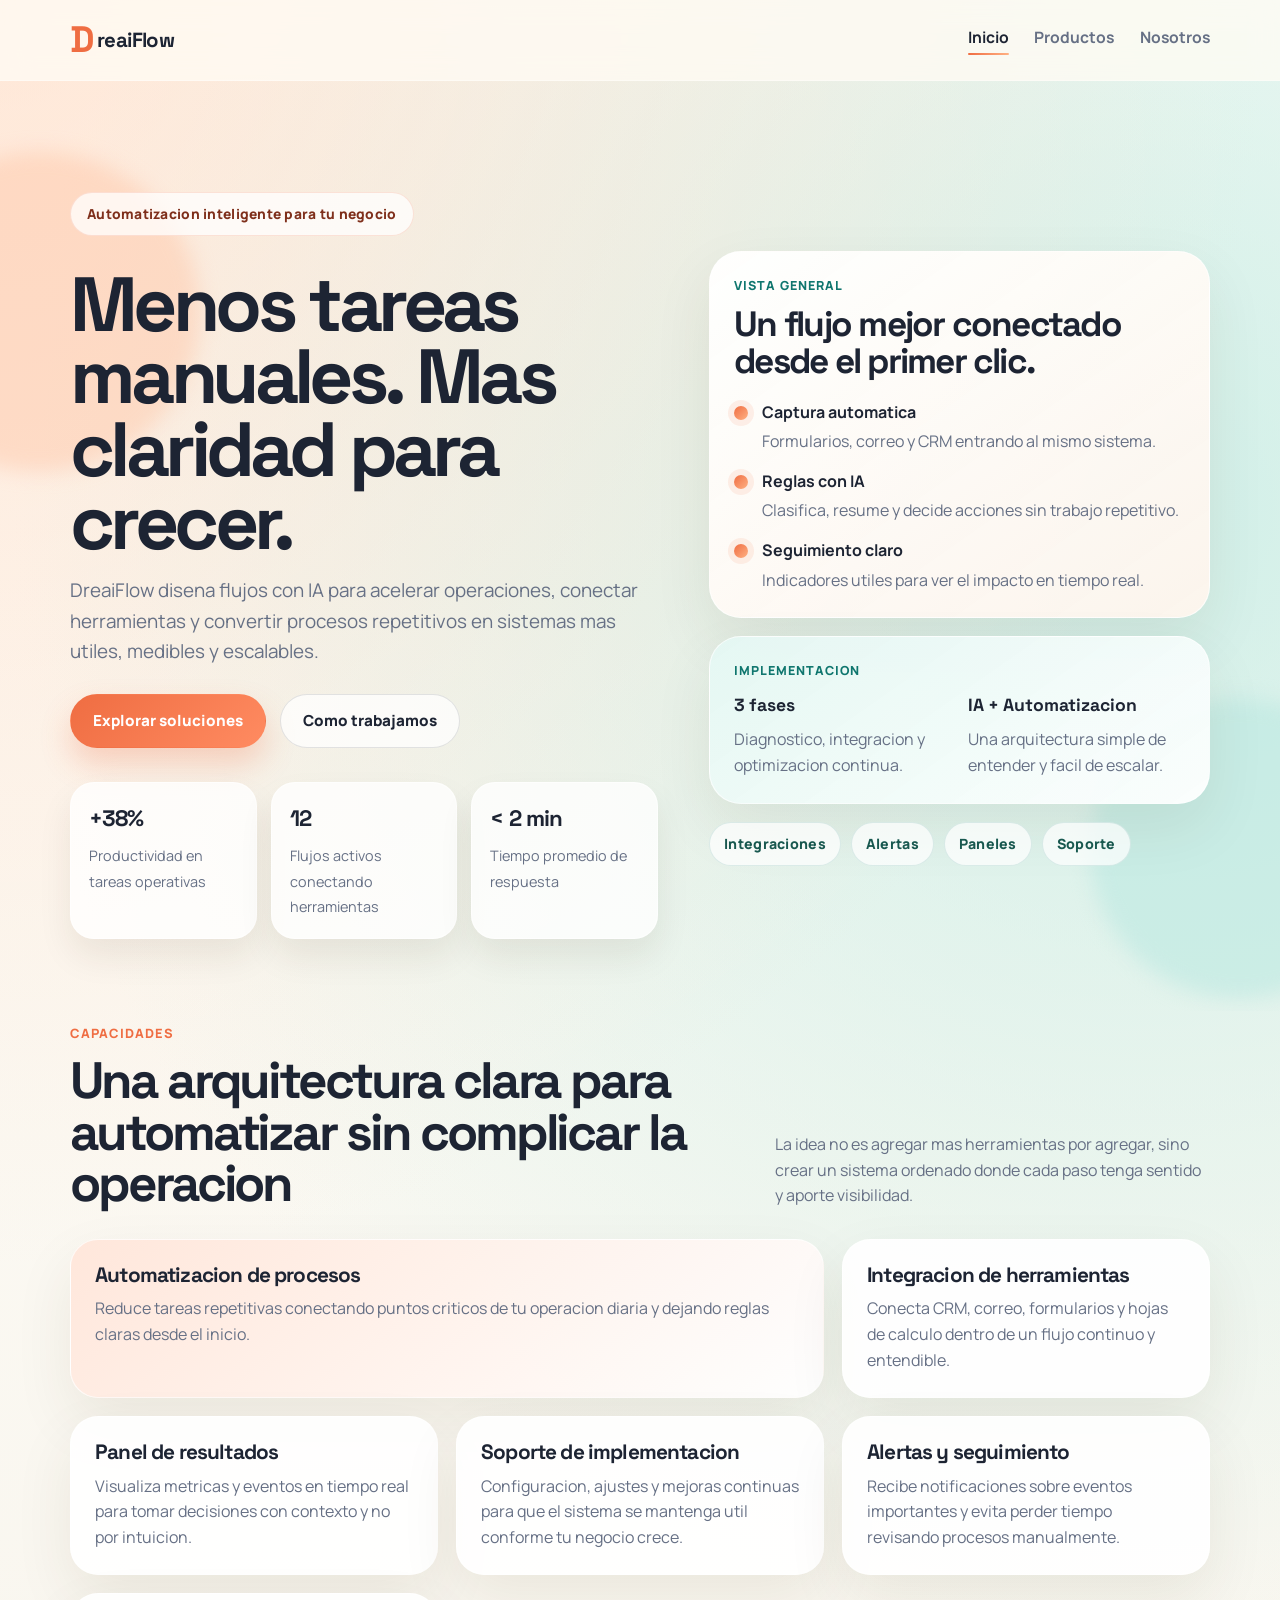
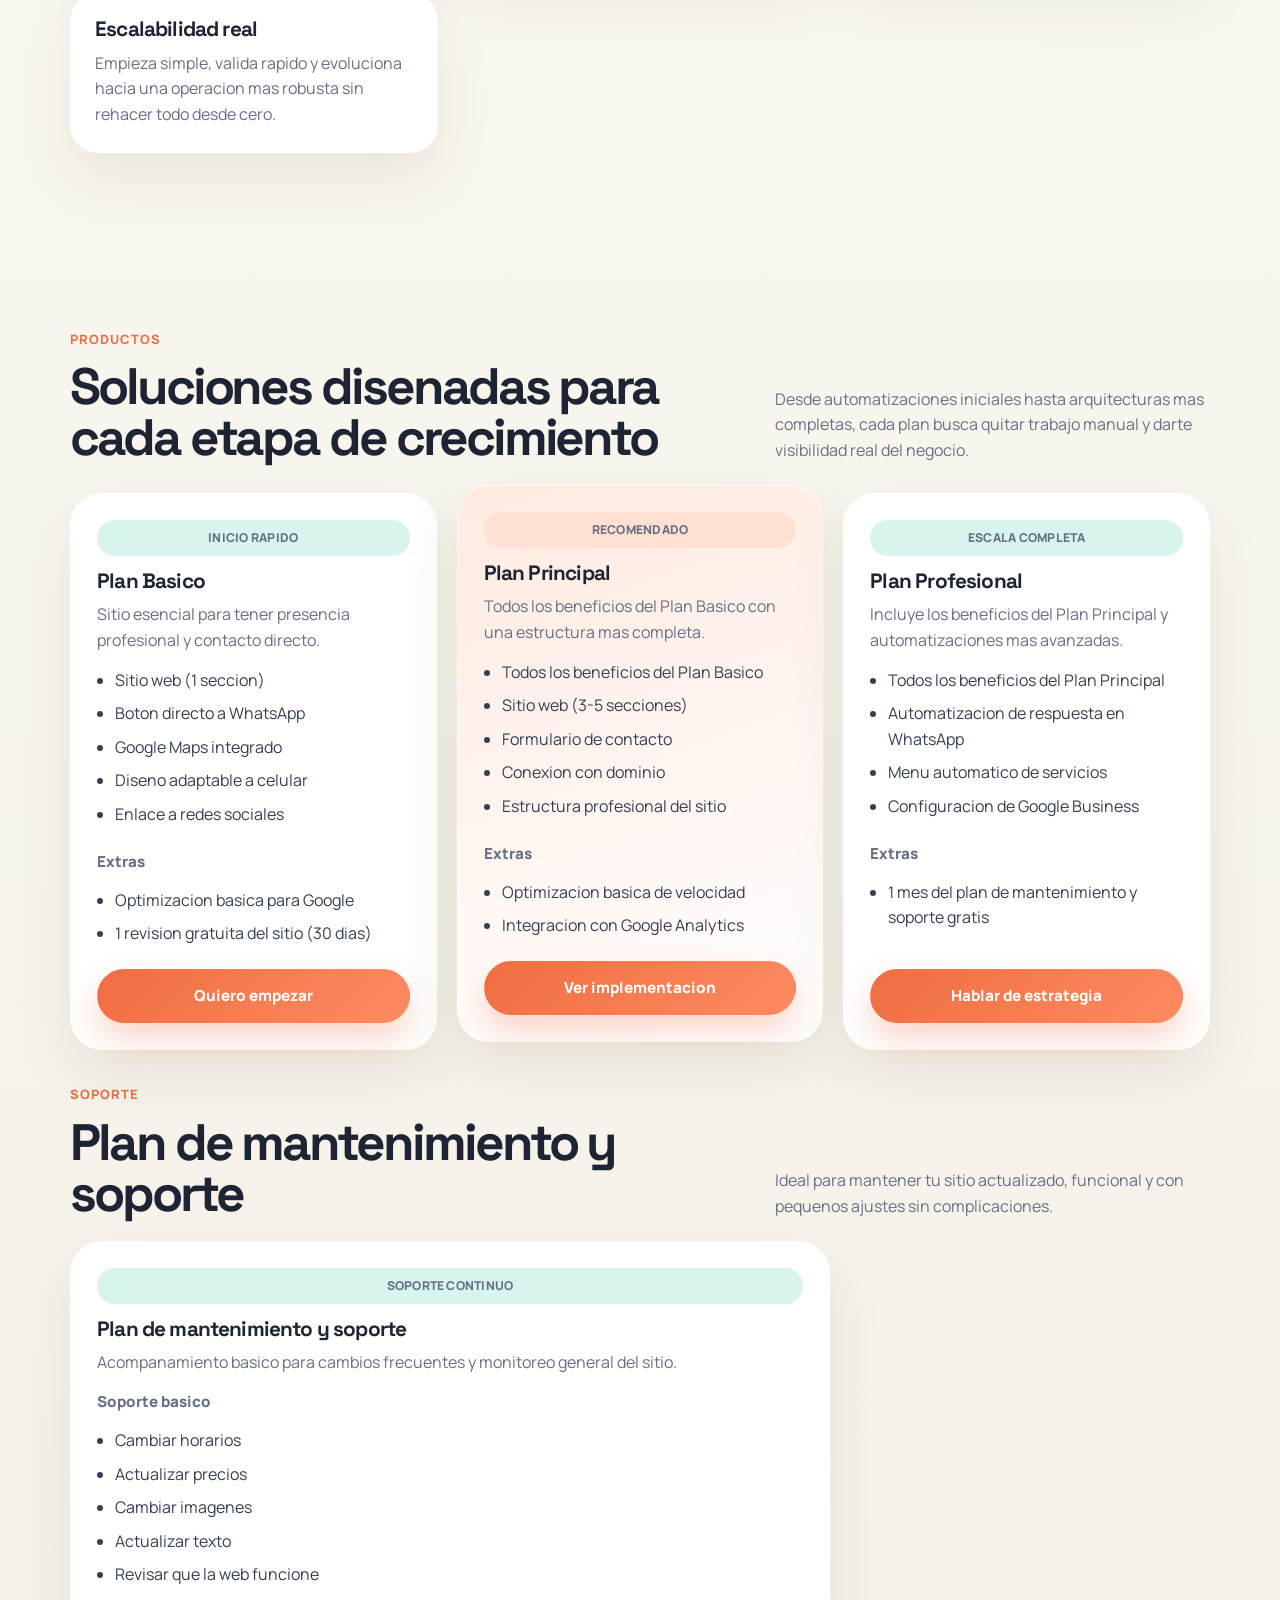
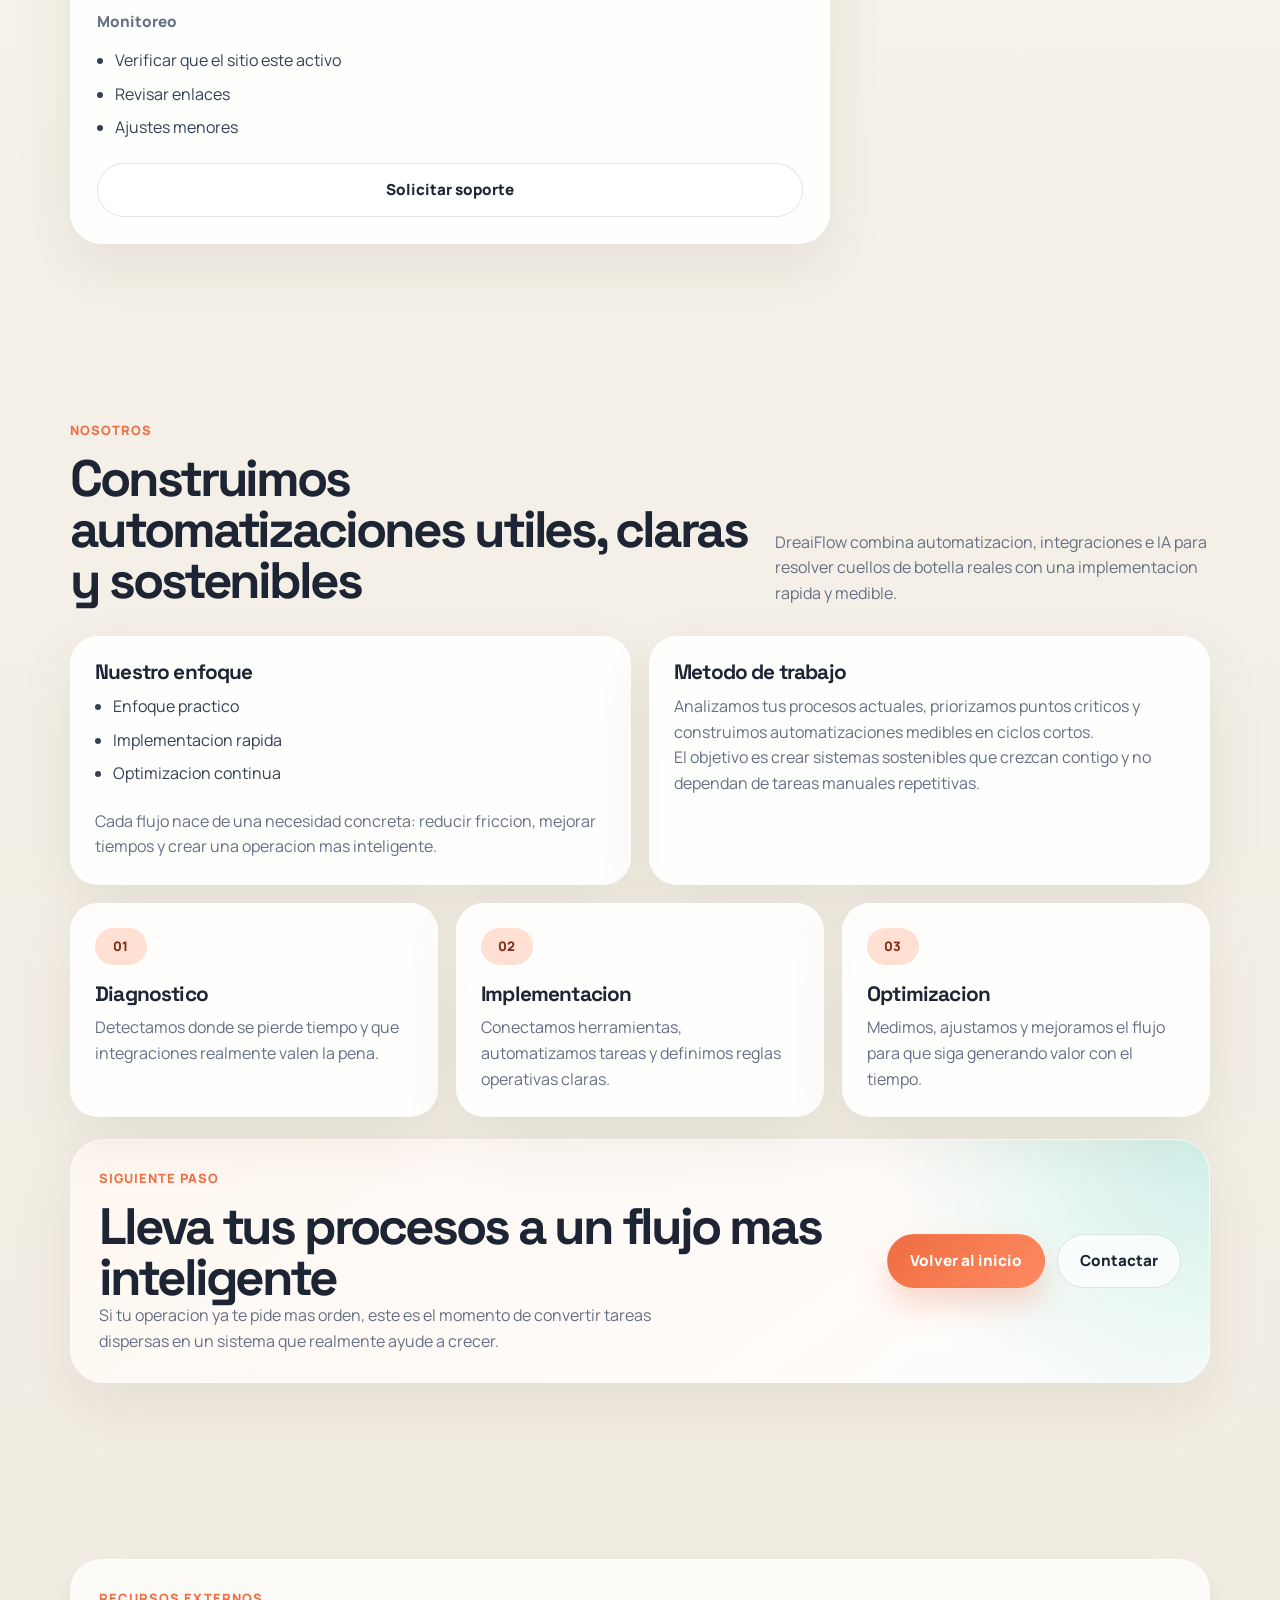
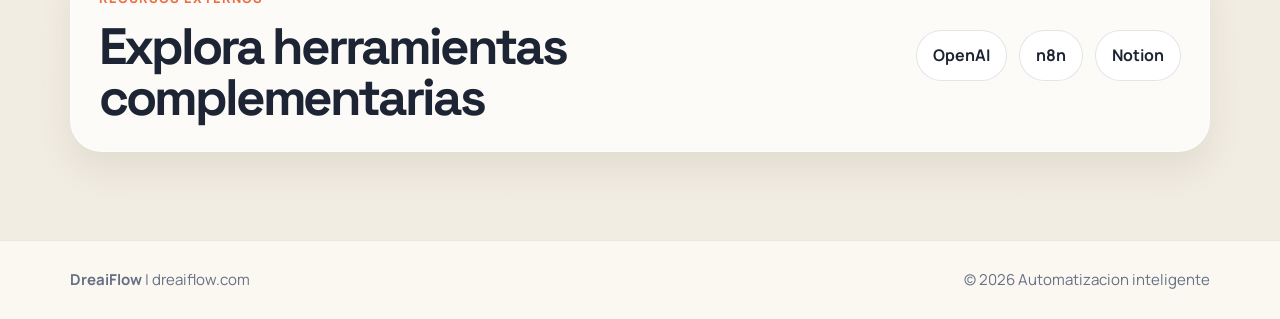
==== commit 2bde82cc: "Update plan details and support section" ====
--- a/index.html
+++ b/index.html
@@ -169,38 +169,90 @@
         <div class="plan-grid">
           <article class="plan-card">
             <p class="plan-type">Inicio rapido</p>
-            <h3>Flow Starter</h3>
-            <p>Automatizaciones basicas para equipos pequenos.</p>
-            <ul>
-              <li>2 integraciones principales</li>
-              <li>Panel inicial de indicadores</li>
-              <li>Soporte por correo</li>
+            <h3>Plan Basico</h3>
+            <p>Sitio esencial para tener presencia profesional y contacto directo.</p>
+            <ul>
+              <li>Sitio web (1 seccion)</li>
+              <li>Boton directo a WhatsApp</li>
+              <li>Google Maps integrado</li>
+              <li>Diseno adaptable a celular</li>
+              <li>Enlace a redes sociales</li>
+            </ul>
+            <p class="plan-extra-title">Extras</p>
+            <ul>
+              <li>Optimizacion basica para Google</li>
+              <li>1 revision gratuita del sitio (30 dias)</li>
             </ul>
             <a class="btn btn-primary" href="#nosotros">Quiero empezar</a>
           </article>
 
           <article class="plan-card plan-card-highlight">
             <p class="plan-badge">Recomendado</p>
-            <h3>Flow Pro</h3>
-            <p>Integraciones avanzadas y metricas en tiempo real.</p>
-            <ul>
-              <li>6 integraciones sincronizadas</li>
-              <li>Alertas y automatizaciones condicionales</li>
-              <li>Revisiones mensuales de rendimiento</li>
+            <h3>Plan Principal</h3>
+            <p>Todos los beneficios del Plan Basico con una estructura mas completa.</p>
+            <ul>
+              <li>Todos los beneficios del Plan Basico</li>
+              <li>Sitio web (3-5 secciones)</li>
+              <li>Formulario de contacto</li>
+              <li>Conexion con dominio</li>
+              <li>Estructura profesional del sitio</li>
+            </ul>
+            <p class="plan-extra-title">Extras</p>
+            <ul>
+              <li>Optimizacion basica de velocidad</li>
+              <li>Integracion con Google Analytics</li>
             </ul>
             <a class="btn btn-primary" href="#nosotros">Ver implementacion</a>
           </article>
 
           <article class="plan-card">
             <p class="plan-type">Escala completa</p>
-            <h3>Flow Business</h3>
-            <p>Arquitectura completa, escalable y con soporte prioritario.</p>
-            <ul>
-              <li>Integraciones ilimitadas</li>
-              <li>Flujos multi-equipo y multi-canal</li>
-              <li>Acompanamiento estrategico continuo</li>
+            <h3>Plan Profesional</h3>
+            <p>Incluye los beneficios del Plan Principal y automatizaciones mas avanzadas.</p>
+            <ul>
+              <li>Todos los beneficios del Plan Principal</li>
+              <li>Automatizacion de respuesta en WhatsApp</li>
+              <li>Menu automatico de servicios</li>
+              <li>Configuracion de Google Business</li>
+            </ul>
+            <p class="plan-extra-title">Extras</p>
+            <ul>
+              <li>1 mes del plan de mantenimiento y soporte gratis</li>
             </ul>
             <a class="btn btn-primary" href="#nosotros">Hablar de estrategia</a>
+          </article>
+        </div>
+
+        <div class="support-section">
+          <div class="section-header support-header">
+            <div>
+              <p class="section-tag">Soporte</p>
+              <h2 class="section-title">Plan de mantenimiento y soporte</h2>
+            </div>
+            <p class="section-copy">
+              Ideal para mantener tu sitio actualizado, funcional y con pequenos ajustes sin complicaciones.
+            </p>
+          </div>
+
+          <article class="plan-card support-card">
+            <p class="plan-type">Soporte continuo</p>
+            <h3>Plan de mantenimiento y soporte</h3>
+            <p>Acompanamiento basico para cambios frecuentes y monitoreo general del sitio.</p>
+            <p class="plan-extra-title">Soporte basico</p>
+            <ul>
+              <li>Cambiar horarios</li>
+              <li>Actualizar precios</li>
+              <li>Cambiar imagenes</li>
+              <li>Actualizar texto</li>
+              <li>Revisar que la web funcione</li>
+            </ul>
+            <p class="plan-extra-title">Monitoreo</p>
+            <ul>
+              <li>Verificar que el sitio este activo</li>
+              <li>Revisar enlaces</li>
+              <li>Ajustes menores</li>
+            </ul>
+            <a class="btn btn-ghost" href="#nosotros">Solicitar soporte</a>
           </article>
         </div>
       </div>
--- a/css/styles.css
+++ b/css/styles.css
@@ -536,6 +536,13 @@
   margin-bottom: 14px;
 }
 
+.plan-extra-title {
+  margin: 2px 0 10px;
+  font-size: 0.95rem;
+  font-weight: 800;
+  color: var(--text-main);
+}
+
 .plan-card ul,
 .about-card ul {
   margin: 0 0 22px;
@@ -550,6 +557,18 @@
 
 .plan-card .btn {
   margin-top: auto;
+}
+
+.support-section {
+  margin-top: 34px;
+}
+
+.support-header {
+  margin-bottom: 22px;
+}
+
+.support-card {
+  max-width: 760px;
 }
 
 .about-layout,
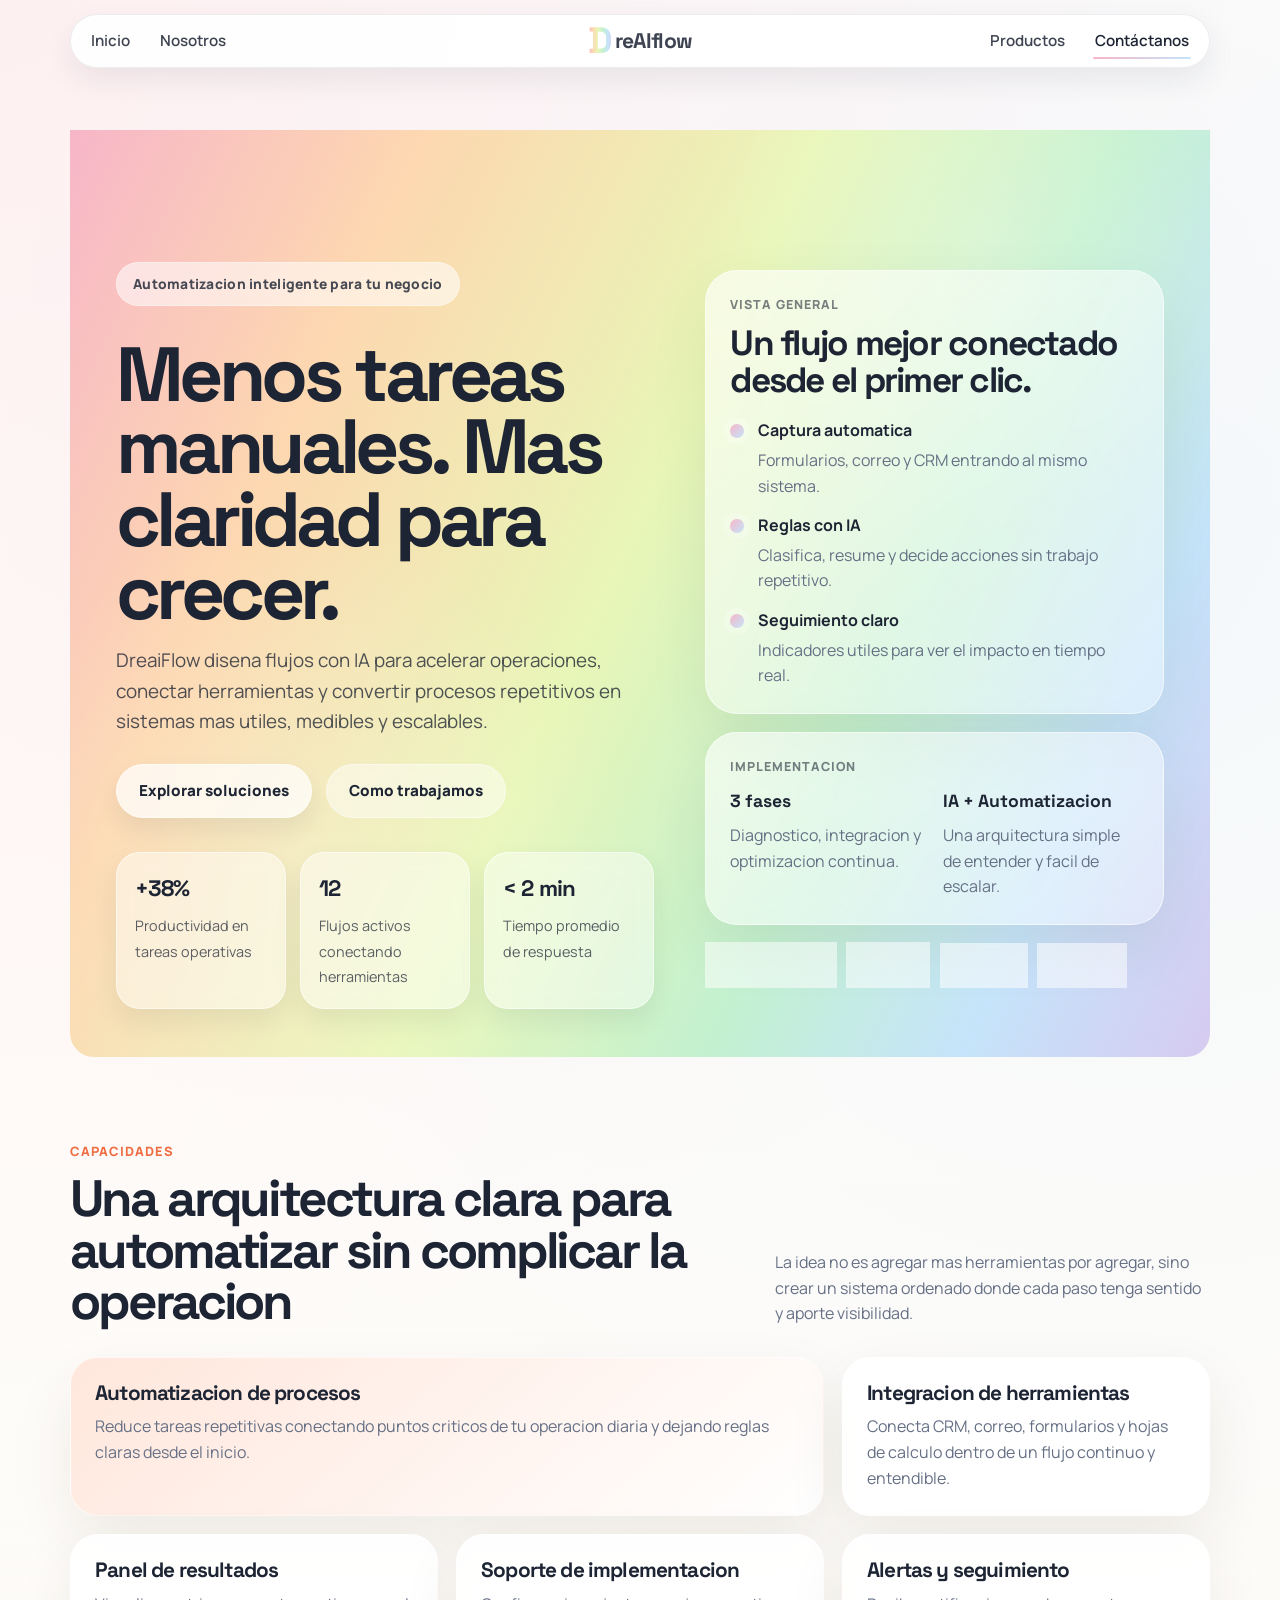
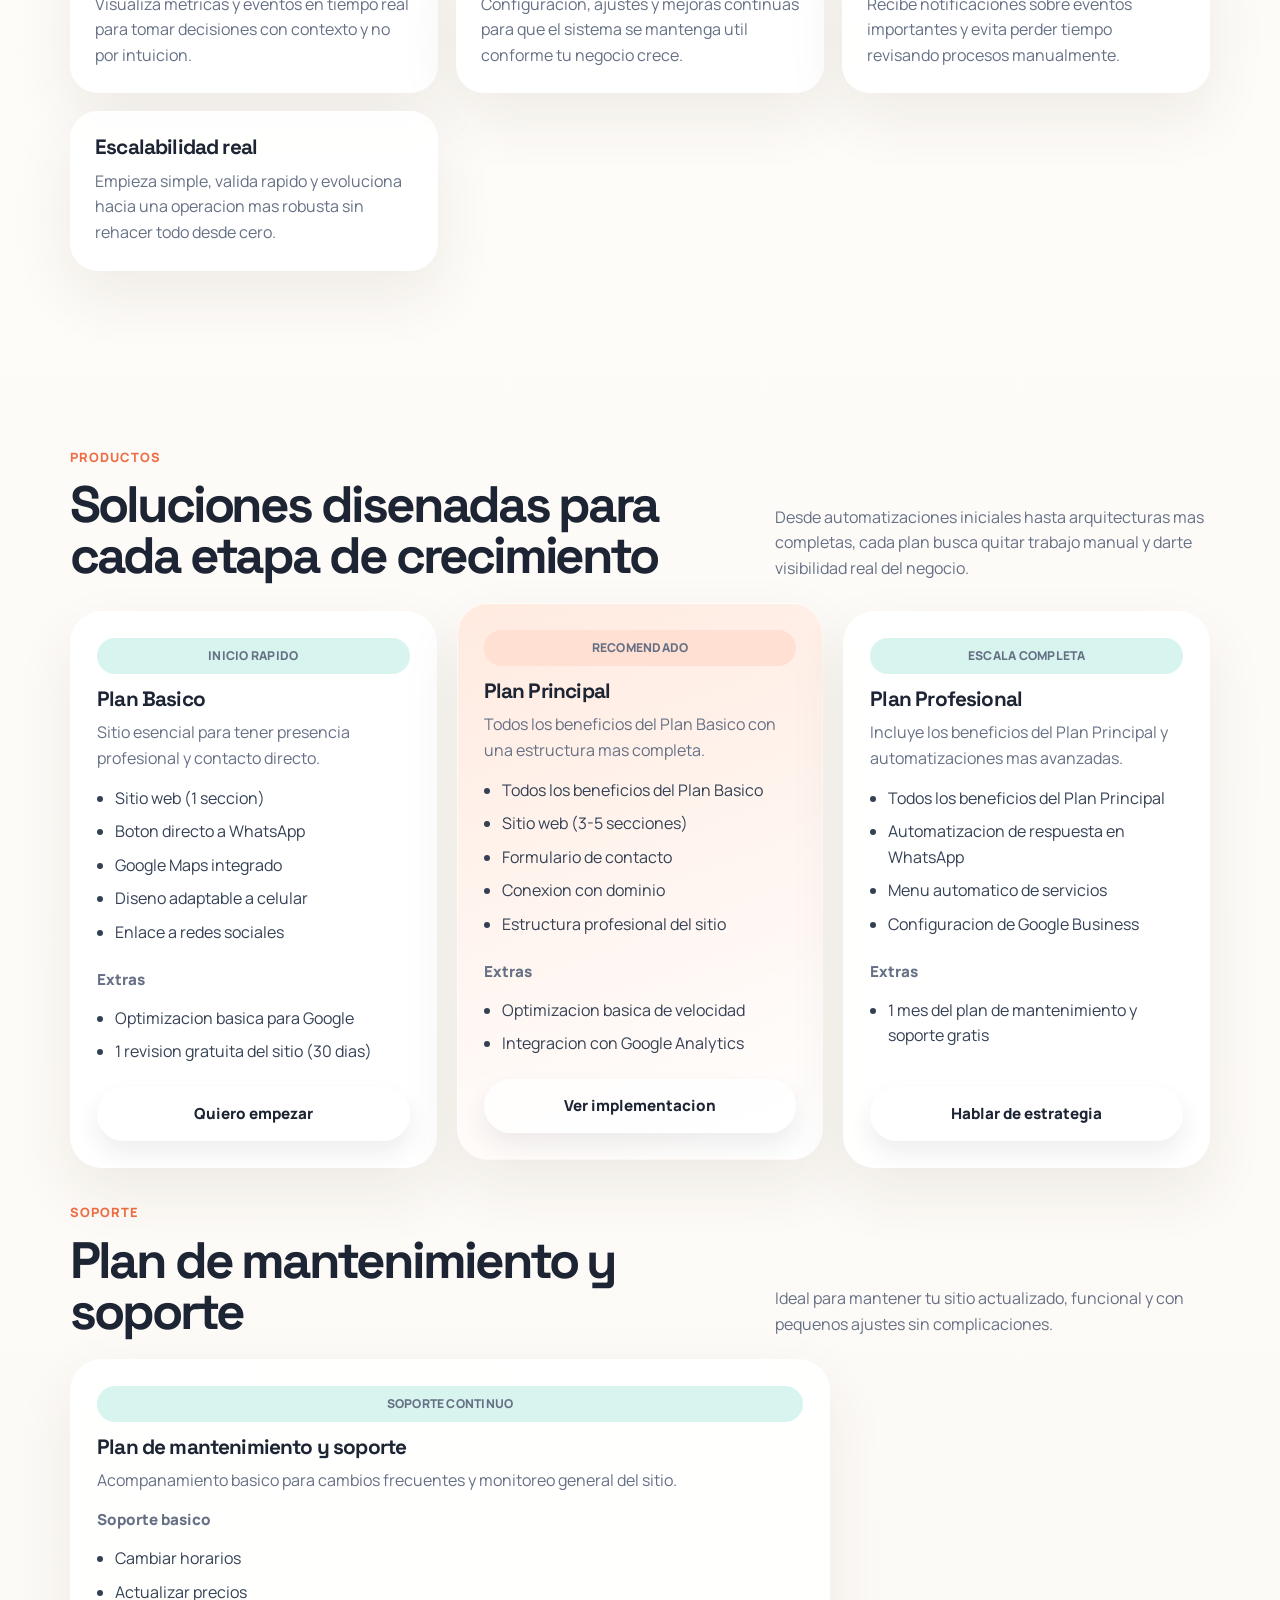
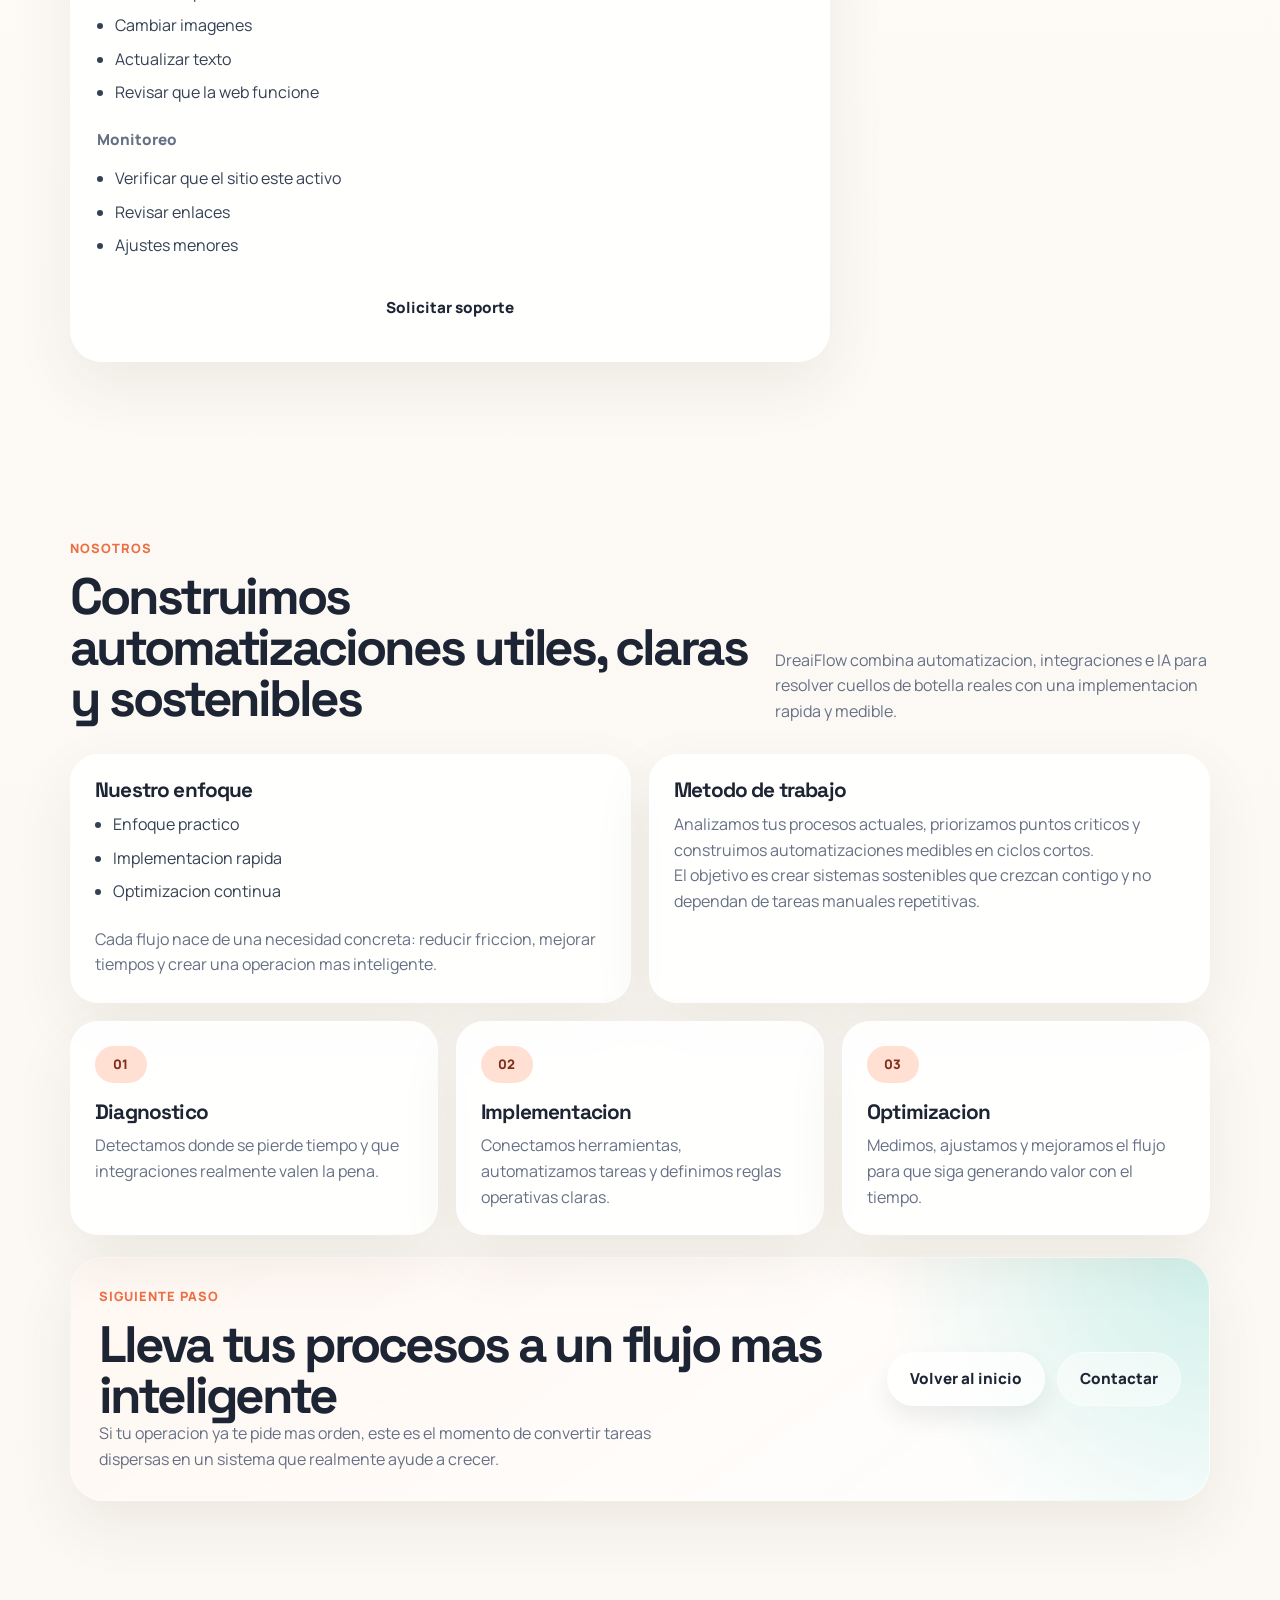
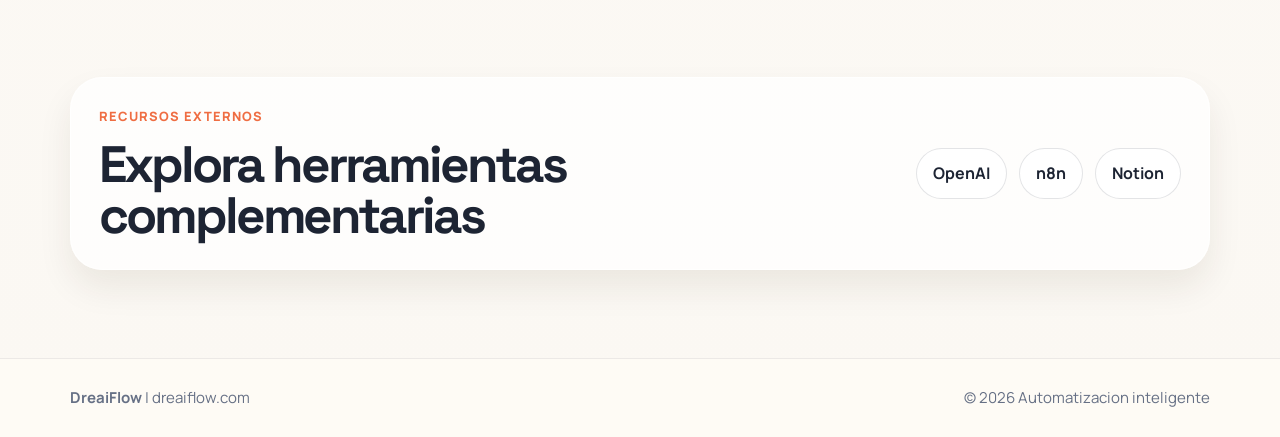
==== commit 9abf35a2: "Restyle hero and header with pastel gradient" ====
--- a/index.html
+++ b/index.html
@@ -13,18 +13,25 @@
 </head>
 <body>
   <header class="site-header">
-    <div class="container nav-wrap">
-      <a class="logo" href="index.html" aria-label="DreaiFlow inicio">
-        <span class="logo-mark">D</span><span class="logo-text">reaiFlow</span>
-      </a>
-      <button class="menu-toggle" aria-label="Abrir menú" aria-expanded="false" aria-controls="site-nav">
-        <span></span><span></span><span></span>
-      </button>
-      <nav id="site-nav" class="site-nav">
-        <a class="active" href="#inicio">Inicio</a>
-        <a href="#productos">Productos</a>
-        <a href="#nosotros">Nosotros</a>
-      </nav>
+    <div class="container">
+      <div class="nav-shell">
+        <button class="menu-toggle" aria-label="Abrir menú" aria-expanded="false" aria-controls="site-nav">
+          <span></span><span></span><span></span>
+        </button>
+        <nav id="site-nav" class="site-nav">
+          <div class="nav-group nav-group-left">
+            <a class="active" href="#inicio">Inicio</a>
+            <a href="#nosotros">Nosotros</a>
+          </div>
+          <a class="logo nav-logo" href="index.html" aria-label="DreaiFlow inicio">
+            <span class="logo-mark">D</span><span class="logo-text">reAIflow</span>
+          </a>
+          <div class="nav-group nav-group-right">
+            <a href="#productos">Productos</a>
+            <a href="#contacto">Contáctanos</a>
+          </div>
+        </nav>
+      </div>
     </div>
   </header>
 
@@ -312,7 +319,7 @@
           </article>
         </div>
 
-        <div class="cta-panel">
+        <div id="contacto" class="cta-panel section-anchor">
           <div>
             <p class="section-tag">Siguiente paso</p>
             <h2 class="section-title">Lleva tus procesos a un flujo mas inteligente</h2>
--- a/css/styles.css
+++ b/css/styles.css
@@ -1,5 +1,5 @@
 :root {
-  --bg-main: #f7f4ec;
+  --bg-main: #fbf8f3;
   --bg-alt: #fffdf8;
   --bg-panel: rgba(255, 255, 255, 0.9);
   --bg-panel-strong: #ffffff;
@@ -12,6 +12,12 @@
   --accent-secondary: #0f766e;
   --accent-secondary-soft: #d8f4ef;
   --accent-ink: #7f2f1b;
+  --pastel-pink: #f7b6c8;
+  --pastel-peach: #fdd8b0;
+  --pastel-lime: #e8f6b7;
+  --pastel-mint: #c3f1d0;
+  --pastel-sky: #c5e4fa;
+  --pastel-lavender: #d6cbf0;
   --title-font: "Space Grotesk", sans-serif;
   --body-font: "Manrope", sans-serif;
   --shadow-soft: 0 24px 60px rgba(69, 49, 18, 0.08);
@@ -38,9 +44,9 @@
   min-width: 320px;
   color: var(--text-main);
   background:
-    radial-gradient(circle at top left, rgba(255, 214, 189, 0.55), transparent 24%),
-    radial-gradient(circle at 90% 10%, rgba(192, 235, 227, 0.72), transparent 24%),
-    linear-gradient(180deg, #fffdf8 0%, #f7f4ec 45%, #f1ece2 100%);
+    radial-gradient(circle at top left, rgba(247, 182, 200, 0.18), transparent 26%),
+    radial-gradient(circle at 90% 10%, rgba(197, 228, 250, 0.18), transparent 24%),
+    linear-gradient(180deg, #fffdfb 0%, #fbf8f3 100%);
   font-family: var(--body-font);
   line-height: 1.6;
 }
@@ -66,17 +72,14 @@
   position: fixed;
   inset: 0 0 auto;
   z-index: 80;
-  border-bottom: 1px solid rgba(255, 255, 255, 0.35);
-  background: rgba(255, 251, 244, 0.78);
-  backdrop-filter: blur(14px);
-}
-
-.nav-wrap {
-  display: flex;
-  align-items: center;
-  justify-content: space-between;
-  min-height: 80px;
-  gap: 24px;
+  padding-top: 14px;
+  background: transparent;
+  pointer-events: none;
+}
+
+.nav-shell {
+  position: relative;
+  pointer-events: auto;
 }
 
 .logo {
@@ -91,28 +94,64 @@
   font-size: 2.3rem;
   font-weight: 700;
   line-height: 0.95;
-  color: var(--accent);
+  background: linear-gradient(
+    90deg,
+    var(--pastel-pink) 0%,
+    var(--pastel-peach) 20%,
+    var(--pastel-lime) 40%,
+    var(--pastel-mint) 60%,
+    var(--pastel-sky) 80%,
+    var(--pastel-lavender) 100%
+  );
+  color: transparent;
+  -webkit-background-clip: text;
+  background-clip: text;
 }
 
 .logo-text {
-  font-size: 1.28rem;
+  font-size: 1.32rem;
   font-weight: 700;
   line-height: 1;
   letter-spacing: -0.03em;
 }
 
 .site-nav {
+  display: grid;
+  grid-template-columns: 1fr auto 1fr;
+  align-items: center;
+  gap: 18px;
+  min-height: 54px;
+  padding: 0 18px;
+  border: 1px solid rgba(29, 36, 51, 0.08);
+  border-radius: 999px;
+  background: rgba(255, 255, 255, 0.92);
+  box-shadow: 0 12px 30px rgba(29, 36, 51, 0.08);
+}
+
+.nav-group {
   display: flex;
   align-items: center;
-  gap: clamp(10px, 2vw, 28px);
+  gap: clamp(14px, 2vw, 26px);
+}
+
+.nav-group-left {
+  justify-content: flex-start;
+}
+
+.nav-group-right {
+  justify-content: flex-end;
+}
+
+.nav-logo {
+  justify-self: center;
 }
 
 .site-nav a {
   position: relative;
-  padding-bottom: 4px;
-  font-size: 0.98rem;
-  font-weight: 700;
-  color: var(--text-muted);
+  padding: 6px 2px;
+  font-size: 0.95rem;
+  font-weight: 600;
+  color: rgba(29, 36, 51, 0.86);
   transition: color 0.2s ease;
 }
 
@@ -126,7 +165,7 @@
   transform: scaleX(0);
   transform-origin: left;
   border-radius: 999px;
-  background: linear-gradient(90deg, var(--accent), #ffb183);
+  background: linear-gradient(90deg, var(--pastel-pink), var(--pastel-sky));
   transition: transform 0.2s ease;
 }
 
@@ -142,6 +181,9 @@
 
 .menu-toggle {
   display: none;
+  position: absolute;
+  top: 9px;
+  right: 12px;
   border: 1px solid var(--line-strong);
   border-radius: 14px;
   background: rgba(255, 255, 255, 0.9);
@@ -158,7 +200,7 @@
 }
 
 main {
-  padding-top: 80px;
+  padding-top: 84px;
 }
 
 .section-anchor {
@@ -167,31 +209,12 @@
 
 .hero {
   position: relative;
-  padding: clamp(54px, 8vw, 98px) 0 clamp(34px, 6vw, 72px);
+  padding: clamp(28px, 5vw, 46px) 0 clamp(34px, 6vw, 72px);
   overflow: hidden;
 }
 
 .hero-orb {
-  position: absolute;
-  border-radius: 999px;
-  filter: blur(10px);
-  pointer-events: none;
-}
-
-.hero-orb-left {
-  top: 72px;
-  left: -120px;
-  width: 320px;
-  height: 320px;
-  background: rgba(255, 193, 160, 0.42);
-}
-
-.hero-orb-right {
-  right: -110px;
-  bottom: 12px;
-  width: 300px;
-  height: 300px;
-  background: rgba(185, 231, 224, 0.55);
+  display: none;
 }
 
 .hero-grid {
@@ -200,6 +223,30 @@
   grid-template-columns: minmax(0, 1.08fr) minmax(320px, 0.92fr);
   gap: clamp(28px, 4vw, 56px);
   align-items: center;
+  min-height: calc(100svh - 118px);
+  padding: clamp(82px, 10vw, 118px) clamp(22px, 4vw, 46px) clamp(36px, 5vw, 48px);
+  border-radius: 0 0 24px 24px;
+  background:
+    linear-gradient(
+      115deg,
+      var(--pastel-pink) 0%,
+      var(--pastel-peach) 23%,
+      var(--pastel-lime) 48%,
+      var(--pastel-mint) 68%,
+      var(--pastel-sky) 84%,
+      var(--pastel-lavender) 100%
+    );
+  overflow: hidden;
+}
+
+.hero-grid::before {
+  content: "";
+  position: absolute;
+  inset: 0;
+  background:
+    radial-gradient(circle at 20% 80%, rgba(255, 255, 255, 0.22), transparent 30%),
+    radial-gradient(circle at 80% 12%, rgba(255, 255, 255, 0.24), transparent 24%);
+  pointer-events: none;
 }
 
 .hero-copy-block {
@@ -222,10 +269,11 @@
 
 .hero-badge {
   padding: 10px 16px;
-  background: rgba(255, 255, 255, 0.75);
-  border: 1px solid rgba(239, 109, 66, 0.18);
-  color: var(--accent-ink);
+  background: rgba(255, 255, 255, 0.55);
+  border: 1px solid rgba(255, 255, 255, 0.35);
+  color: rgba(29, 36, 51, 0.82);
   font-size: 0.86rem;
+  backdrop-filter: blur(10px);
 }
 
 .hero-title {
@@ -241,7 +289,7 @@
   margin: 0;
   max-width: 640px;
   font-size: clamp(1.04rem, 1.9vw, 1.18rem);
-  color: var(--text-muted);
+  color: rgba(29, 36, 51, 0.78);
 }
 
 .hero-actions {
@@ -260,10 +308,11 @@
 
 .metric-card {
   padding: 18px;
-  border: 1px solid rgba(255, 255, 255, 0.6);
+  border: 1px solid rgba(255, 255, 255, 0.5);
   border-radius: 24px;
-  background: rgba(255, 255, 255, 0.78);
-  box-shadow: var(--shadow-card);
+  background: rgba(255, 255, 255, 0.46);
+  box-shadow: 0 12px 26px rgba(29, 36, 51, 0.08);
+  backdrop-filter: blur(10px);
 }
 
 .metric-card strong {
@@ -275,7 +324,7 @@
 }
 
 .metric-card span {
-  color: var(--text-muted);
+  color: rgba(29, 36, 51, 0.72);
   font-size: 0.9rem;
 }
 
@@ -291,7 +340,7 @@
 .about-card,
 .process-card,
 .cta-panel {
-  border: 1px solid rgba(255, 255, 255, 0.7);
+  border: 1px solid rgba(255, 255, 255, 0.56);
   background: var(--bg-panel);
   box-shadow: var(--shadow-soft);
 }
@@ -303,12 +352,14 @@
 
 .showcase-card-main {
   background:
-    linear-gradient(145deg, rgba(255, 255, 255, 0.96), rgba(255, 245, 236, 0.92));
+    linear-gradient(145deg, rgba(255, 255, 255, 0.62), rgba(255, 255, 255, 0.38));
+  backdrop-filter: blur(12px);
 }
 
 .showcase-card-accent {
   background:
-    linear-gradient(145deg, rgba(228, 247, 243, 0.96), rgba(255, 255, 255, 0.92));
+    linear-gradient(145deg, rgba(255, 255, 255, 0.62), rgba(255, 255, 255, 0.4));
+  backdrop-filter: blur(12px);
 }
 
 .showcase-kicker {
@@ -317,7 +368,7 @@
   font-weight: 800;
   letter-spacing: 0.08em;
   text-transform: uppercase;
-  color: var(--accent-secondary);
+  color: rgba(29, 36, 51, 0.58);
 }
 
 .showcase-card h2 {
@@ -345,8 +396,8 @@
   height: 14px;
   margin-top: 6px;
   border-radius: 999px;
-  background: linear-gradient(135deg, var(--accent), #ffb183);
-  box-shadow: 0 0 0 6px rgba(239, 109, 66, 0.1);
+  background: linear-gradient(135deg, var(--pastel-pink), var(--pastel-sky));
+  box-shadow: 0 0 0 6px rgba(255, 255, 255, 0.22);
 }
 
 .showcase-item strong {
@@ -381,10 +432,11 @@
 
 .note-chip {
   padding: 10px 14px;
-  background: rgba(255, 255, 255, 0.72);
-  border: 1px solid rgba(15, 118, 110, 0.12);
-  color: #18584f;
+  background: rgba(255, 255, 255, 0.54);
+  border: 1px solid rgba(255, 255, 255, 0.42);
+  color: rgba(29, 36, 51, 0.82);
   font-size: 0.88rem;
+  backdrop-filter: blur(8px);
 }
 
 .btn {
@@ -405,15 +457,17 @@
 }
 
 .btn-primary {
-  color: #ffffff;
-  background: linear-gradient(135deg, var(--accent), #ff8b61);
-  box-shadow: 0 16px 30px rgba(239, 109, 66, 0.26);
+  color: var(--text-main);
+  background: rgba(255, 255, 255, 0.72);
+  border-color: rgba(255, 255, 255, 0.46);
+  box-shadow: 0 12px 24px rgba(29, 36, 51, 0.08);
 }
 
 .btn-ghost {
-  border-color: rgba(29, 36, 51, 0.12);
+  border-color: rgba(255, 255, 255, 0.46);
   color: var(--text-main);
-  background: rgba(255, 255, 255, 0.74);
+  background: rgba(255, 255, 255, 0.46);
+  backdrop-filter: blur(8px);
 }
 
 .section {
@@ -720,22 +774,34 @@
 
   .site-nav {
     position: absolute;
-    top: 76px;
-    right: 12px;
-    left: 12px;
+    top: 0;
+    right: 0;
+    left: 0;
     display: none;
+    grid-template-columns: 1fr;
+    align-items: stretch;
+    gap: 4px;
+    padding: 16px 12px 12px;
+    border: 1px solid rgba(29, 36, 51, 0.08);
+    border-radius: 24px;
+    background: rgba(255, 255, 255, 0.96);
+    box-shadow: var(--shadow-card);
+  }
+
+  .site-nav.open {
+    display: grid;
+  }
+
+  .nav-group {
     flex-direction: column;
     align-items: stretch;
     gap: 4px;
-    padding: 8px;
-    border: 1px solid rgba(29, 36, 51, 0.08);
-    border-radius: 20px;
-    background: rgba(255, 251, 244, 0.96);
-    box-shadow: var(--shadow-card);
-  }
-
-  .site-nav.open {
-    display: flex;
+  }
+
+  .nav-logo {
+    order: -1;
+    justify-self: center;
+    padding: 12px 0 8px;
   }
 
   .site-nav a {
@@ -754,6 +820,12 @@
 
   .hero {
     padding-top: 36px;
+  }
+
+  .hero-grid {
+    min-height: auto;
+    padding-top: 82px;
+    border-radius: 0 0 22px 22px;
   }
 
   .hero-title {
